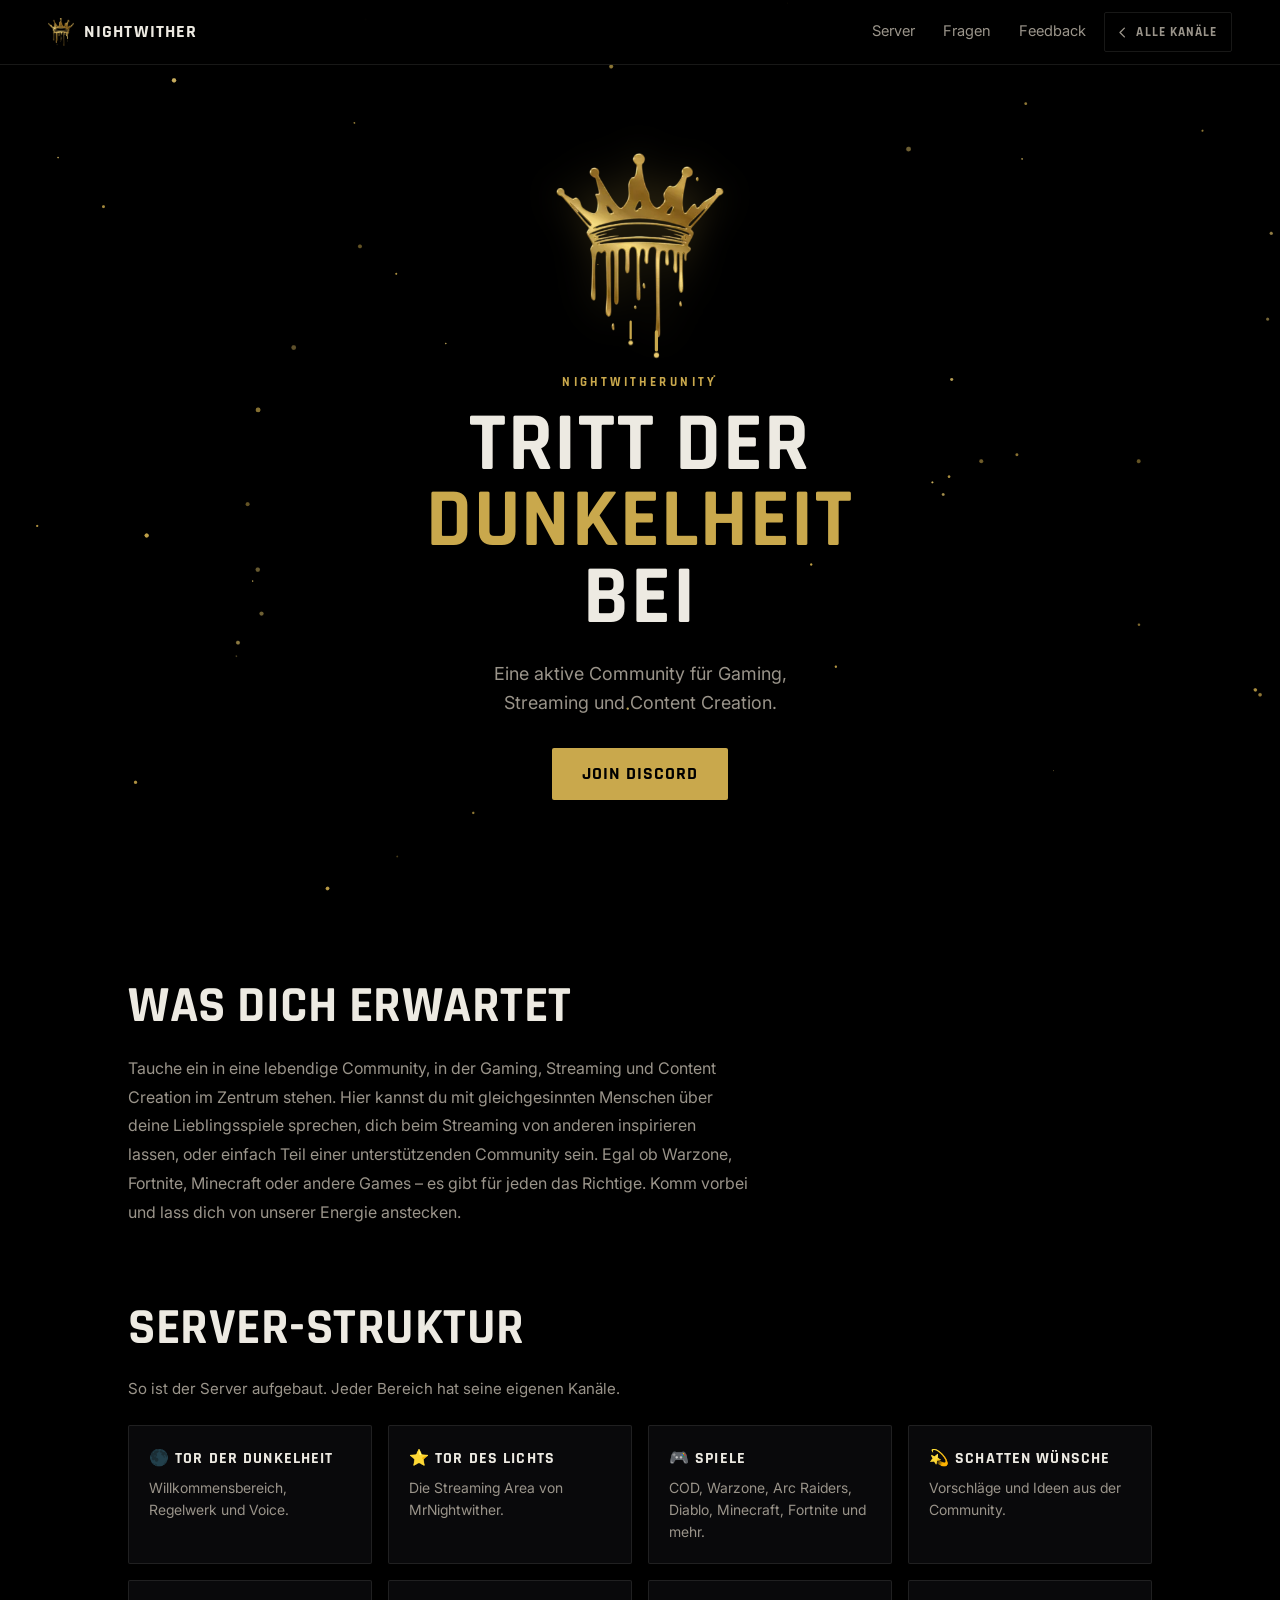
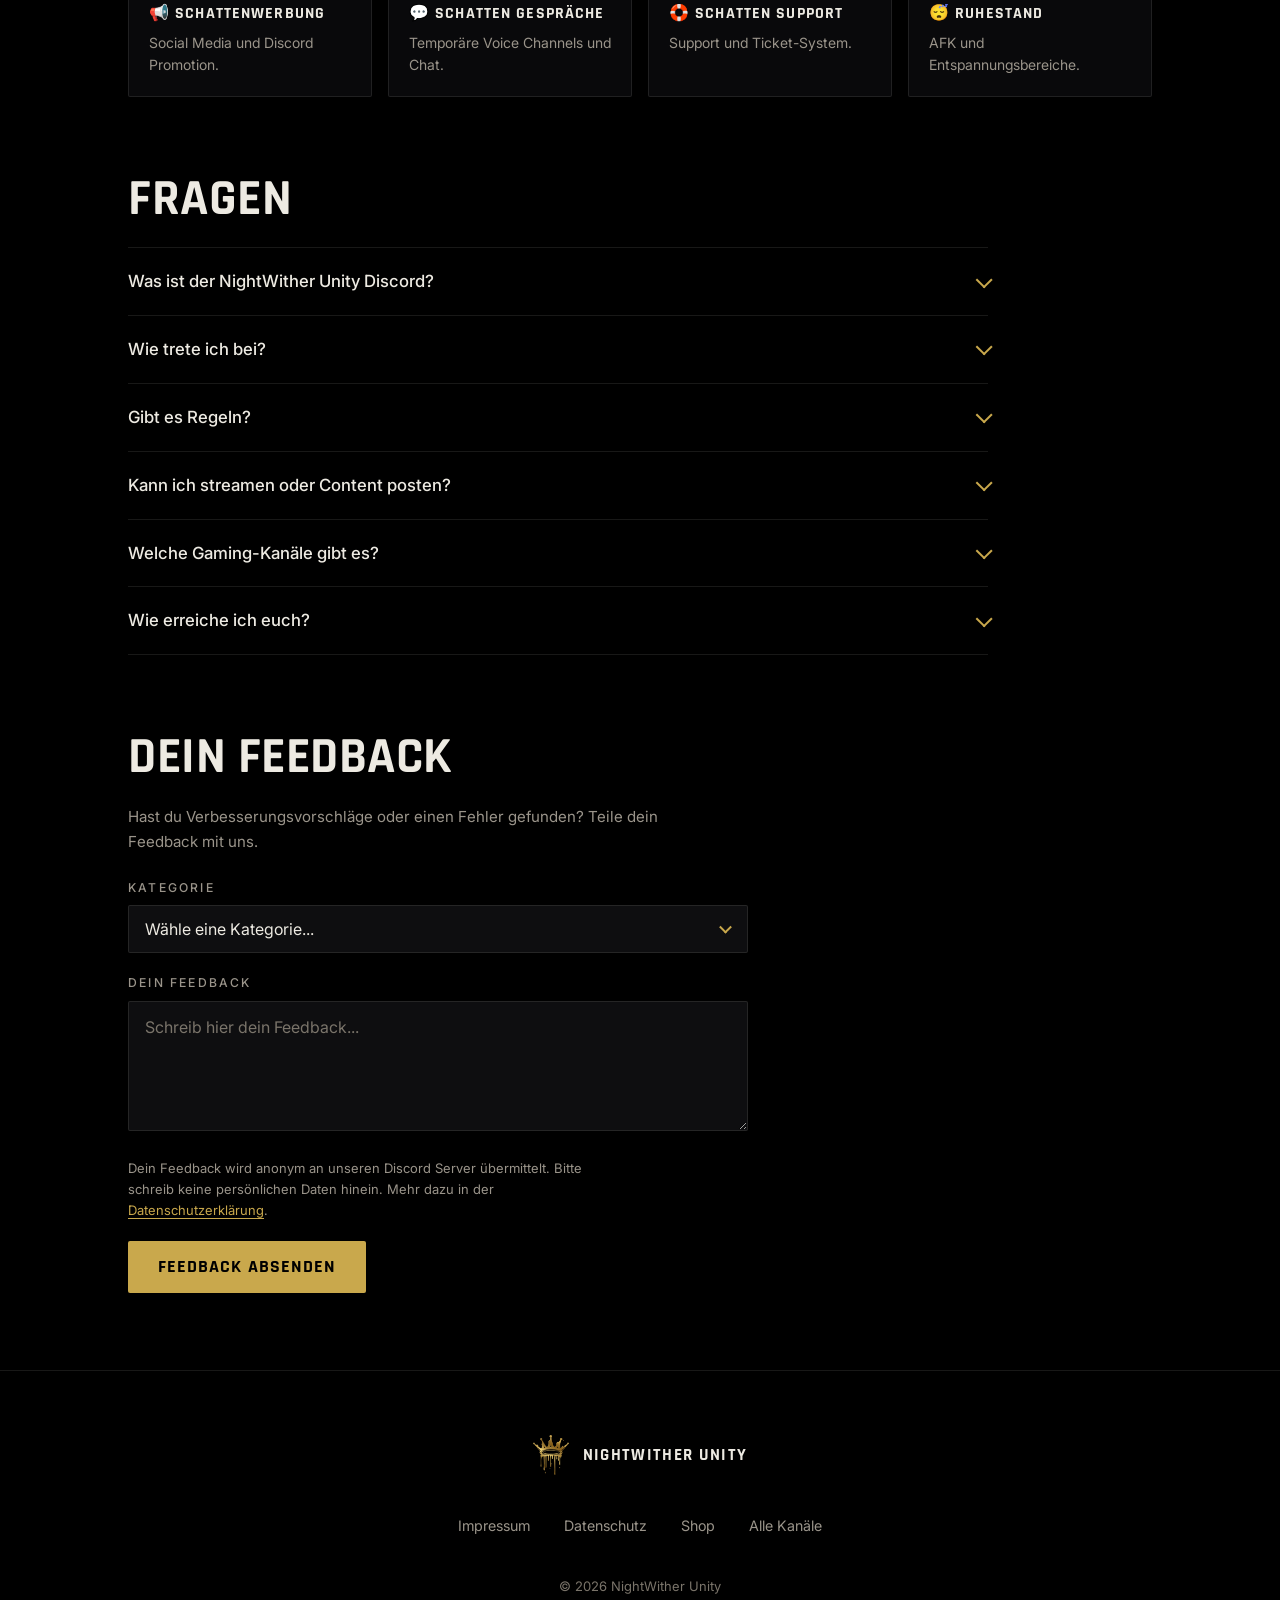
==== index.html @ 1eb6effb "Add files via upload" ====
<!DOCTYPE html>
<html lang="de">
<head>
<meta charset="UTF-8">
<meta name="viewport" content="width=device-width, initial-scale=1.0">
<title>NightWither Unity Discord</title>
<meta name="referrer" content="strict-origin-when-cross-origin">
<meta http-equiv="Content-Security-Policy" content="default-src 'none'; script-src 'self'; style-src 'self' 'unsafe-inline'; img-src 'self'; font-src 'self'; connect-src https://nwu-anmeldung.nwu-brand.workers.dev; base-uri 'none'; form-action 'none'">
<meta name="description" content="Der Discord Server von NightWither Unity: Gaming, Streaming und Content Creation">
<meta name="theme-color" content="#000000">
<meta property="og:title" content="NightWither Unity Discord">
<meta property="og:description" content="Der Discord Server von NightWither Unity: Gaming, Streaming und Content Creation.">
<meta property="og:type" content="website">
<meta property="og:url" content="https://discord.nightwither.de/">
<link rel="icon" type="image/png" sizes="32x32" href="favicon-32.png">
<link rel="icon" type="image/png" sizes="192x192" href="favicon.png">
<link rel="apple-touch-icon" href="apple-touch-icon.png">
<link rel="preload" href="fonts/rajdhani-700.woff" as="font" type="font/woff" crossorigin>
<style>
  @font-face { font-family: 'Rajdhani'; font-style: normal; font-weight: 500; font-display: swap; src: url('fonts/rajdhani-500.woff') format('woff'); }
  @font-face { font-family: 'Rajdhani'; font-style: normal; font-weight: 700; font-display: swap; src: url('fonts/rajdhani-700.woff') format('woff'); }
  @font-face { font-family: 'Inter'; font-style: normal; font-weight: 400; font-display: swap; src: url('fonts/inter-400.woff') format('woff'); }
  @font-face { font-family: 'Inter'; font-style: normal; font-weight: 500; font-display: swap; src: url('fonts/inter-500.woff') format('woff'); }
  @font-face { font-family: 'Inter'; font-style: normal; font-weight: 600; font-display: swap; src: url('fonts/inter-600.woff') format('woff'); }

  /* Gleiche Marken-Token wie Shop und Kanaeluebersicht */
  :root {
    --black: #000000;
    --night: #0a0a0d;
    --panel: #121215;
    --gold: #c9a84c;
    --gold-hi: #e8c96d;
    --blood: #6b0f1a;
    --bone: #edeae2;
    --ash: #9a948a;
    --line: rgba(237, 234, 226, 0.1);
    --display: 'Rajdhani', 'Arial Narrow', sans-serif;
    --text: 'Inter', system-ui, -apple-system, 'Segoe UI', Roboto, sans-serif;
    --pad: clamp(18px, 4vw, 48px);
    --ease: cubic-bezier(0.22, 1, 0.36, 1);
  }

  *, *::before, *::after { box-sizing: border-box; margin: 0; padding: 0; }
  html { scroll-behavior: smooth; scroll-padding-top: 84px; }
  body {
    background: var(--black);
    color: var(--bone);
    font-family: var(--text);
    font-size: 16px;
    line-height: 1.6;
    -webkit-font-smoothing: antialiased;
    -moz-osx-font-smoothing: grayscale;
    min-height: 100vh;
  }
  img { display: block; max-width: 100%; }
  a { color: inherit; }
  button { font: inherit; color: inherit; background: none; border: 0; cursor: pointer; }
  [hidden] { display: none !important; }
  ::selection { background: rgba(201, 168, 76, 0.3); color: var(--bone); }
  :focus-visible { outline: 2px solid var(--gold); outline-offset: 3px; }

  #particle-canvas { position: fixed; inset: 0; width: 100%; height: 100%; pointer-events: none; z-index: 0; }
  main, .foot, .bar { position: relative; z-index: 1; }

  .skip { position: absolute; left: -9999px; top: 8px; z-index: 100; background: var(--gold); color: var(--black); padding: 8px 14px; font-weight: 600; text-decoration: none; }
  .skip:focus { left: 8px; }

  /* Goldene Eckwinkel, das Markenzeichen aus Shop und Kanaeluebersicht */
  .stat-card::after, .server-item::after {
    content: ''; position: absolute; inset: 8px; pointer-events: none;
    --c: var(--gold); --l: 14px; --w: 2px;
    background:
      linear-gradient(var(--c), var(--c)) top left / var(--l) var(--w) no-repeat,
      linear-gradient(var(--c), var(--c)) top left / var(--w) var(--l) no-repeat,
      linear-gradient(var(--c), var(--c)) top right / var(--l) var(--w) no-repeat,
      linear-gradient(var(--c), var(--c)) top right / var(--w) var(--l) no-repeat,
      linear-gradient(var(--c), var(--c)) bottom left / var(--l) var(--w) no-repeat,
      linear-gradient(var(--c), var(--c)) bottom left / var(--w) var(--l) no-repeat,
      linear-gradient(var(--c), var(--c)) bottom right / var(--l) var(--w) no-repeat,
      linear-gradient(var(--c), var(--c)) bottom right / var(--w) var(--l) no-repeat;
    opacity: 0; transform: scale(1.06);
    transition: opacity 0.25s, transform 0.35s var(--ease);
  }

  /* ---------- Leiste ---------- */
  .bar {
    position: sticky; top: 0; z-index: 40;
    display: flex; align-items: center; gap: 18px;
    padding: 12px var(--pad);
    background: rgba(0, 0, 0, 0.72);
    backdrop-filter: blur(12px);
    -webkit-backdrop-filter: blur(12px);
    border-bottom: 1px solid var(--line);
  }
  .brand { display: flex; align-items: center; gap: 10px; text-decoration: none; margin-right: auto; }
  .brand img { width: 26px; height: auto; }
  .brand span { font-family: var(--display); font-weight: 700; font-size: 1.15rem; letter-spacing: 0.06em; text-transform: uppercase; }
  .bar-nav { display: flex; gap: 28px; }
  .bar-nav a { text-decoration: none; font-size: 0.92rem; color: var(--ash); transition: color 0.2s; }
  .bar-nav a:hover { color: var(--bone); }

  .nw-back {
    display: inline-flex; align-items: center; gap: 6px;
    min-height: 40px; padding: 0 14px 0 10px;
    border: 1px solid var(--line); border-radius: 2px;
    color: var(--ash); text-decoration: none; white-space: nowrap;
    font-family: var(--display); font-weight: 700; font-size: 0.82rem;
    letter-spacing: 0.08em; text-transform: uppercase;
    transition: border-color 0.2s, color 0.2s, background 0.2s;
  }
  .nw-back:hover, .nw-back:focus-visible { border-color: rgba(201, 168, 76, 0.5); color: var(--gold); background: rgba(201, 168, 76, 0.06); }
  .nw-back svg { width: 15px; height: 15px; fill: none; stroke: currentColor; stroke-width: 2.2; stroke-linecap: round; stroke-linejoin: round; }

  .menu-toggle {
    display: none; width: 44px; height: 44px;
    align-items: center; justify-content: center;
    color: var(--bone); font-size: 1.4rem; line-height: 1;
    transition: color 0.2s; z-index: 101;
  }
  .menu-toggle:hover { color: var(--gold); }

  /* ---------- Mobiles Menue ---------- */
  /* Geschoben wird per transform, nicht per right: so steht das Menue nie
     ausserhalb des Layouts und kann keine Seitenbreite erzeugen. */
  .side-menu {
    position: fixed; top: 0; right: 0;
    transform: translateX(100%);
    width: min(320px, 100%); height: 100vh;
    background: rgba(10, 10, 13, 0.96);
    backdrop-filter: blur(12px);
    -webkit-backdrop-filter: blur(12px);
    border-left: 1px solid var(--line);
    padding: 92px var(--pad) 40px;
    transition: transform 0.35s var(--ease);
    z-index: 99; overflow-y: auto;
  }
  .side-menu.active { transform: none; }
  .menu-overlay {
    position: fixed; inset: 0; background: rgba(0, 0, 0, 0.72);
    backdrop-filter: blur(4px); -webkit-backdrop-filter: blur(4px);
    opacity: 0; pointer-events: none; transition: opacity 0.3s ease; z-index: 98;
  }
  .menu-overlay.active { opacity: 1; pointer-events: auto; }
  .menu-title {
    font-family: var(--display); font-weight: 700; font-size: 0.8rem;
    letter-spacing: 0.2em; text-transform: uppercase; color: var(--gold);
    margin-bottom: 10px;
  }
  .menu-item {
    display: block; width: 100%; text-align: left;
    padding: 15px 0; border-bottom: 1px solid var(--line);
    color: var(--ash); text-decoration: none; font-size: 0.95rem;
    transition: color 0.2s;
  }
  .menu-item:hover, .menu-item:focus-visible { color: var(--gold); }

  /* ---------- Hero ---------- */
  .hero {
    display: flex; flex-direction: column; align-items: center;
    text-align: center;
    padding: clamp(44px, 8vw, 88px) var(--pad) clamp(56px, 9vw, 104px);
  }
  /* Der Abstand haelt die Tropfen frei, sie duerfen nicht in die Zeile darunter laufen */
  .hero-mark { position: relative; width: clamp(104px, 14vw, 168px); margin-bottom: 34px; z-index: 2; }
  .hero-crown { width: 100%; height: auto; filter: drop-shadow(0 0 18px rgba(201, 168, 76, 0.28)); animation: crownFloat 6s ease-in-out 1.4s infinite; }
  .drips { position: absolute; left: 0; top: 0; width: 100%; height: auto; overflow: visible; pointer-events: none; }
  .drip { stroke: var(--gold); stroke-width: 5; stroke-linecap: round; fill: none; stroke-dasharray: 140; stroke-dashoffset: 140; animation: run 1.6s var(--ease) forwards; }
  .drop { fill: var(--gold-hi); opacity: 0; transform-box: fill-box; transform-origin: center; animation: dropIn 0.5s var(--ease) forwards; }
  .d1.drip { animation-delay: 0.7s; }
  .d1.drop { animation-delay: 1.9s; }
  .d2.drip { stroke-width: 3.5; animation-delay: 1s; }
  .d2.drop { animation-delay: 2.05s; }

  .hero-eyebrow {
    font-family: var(--display); font-weight: 700; font-size: 0.82rem;
    letter-spacing: 0.26em; text-transform: uppercase; color: var(--gold);
    margin-bottom: 14px;
    animation: fadeIn 0.8s ease 0.9s both;
  }
  .hero-word {
    font-family: var(--display); font-weight: 700;
    font-size: clamp(2.4rem, 8.5vw, 5.2rem);
    line-height: 0.92; letter-spacing: 0.02em; text-transform: uppercase;
    color: var(--bone);
  }
  .hero-word i { font-style: normal; display: block; animation: wordUp 1.1s var(--ease) 0.25s both; }
  .hero-word i:nth-child(2) { animation-delay: 0.35s; }
  .hero-word i:nth-child(3) { animation-delay: 0.45s; }
  .hero-word .gold { color: var(--gold); }
  .hero-line { max-width: 44ch; margin: 24px auto 30px; color: var(--ash); font-size: clamp(1rem, 1.6vw, 1.12rem); text-wrap: balance; animation: fadeIn 0.8s ease 1s both; }

  .btn-gold {
    display: inline-flex; align-items: center; justify-content: center;
    min-height: 52px; padding: 0 30px;
    background: var(--gold); color: var(--black);
    font-family: var(--display); font-weight: 700; font-size: 1.1rem; letter-spacing: 0.06em;
    text-transform: uppercase; text-decoration: none;
    border-radius: 2px;
    transition: background 0.2s, transform 0.2s var(--ease);
  }
  .btn-gold:hover { background: var(--gold-hi); }
  .btn-gold:active { transform: scale(0.98); }
  .btn-gold[disabled] { background: #3a3629; color: #8a8270; cursor: wait; }
  .hero .btn-gold { animation: fadeIn 0.8s ease 1.15s both; }

  /* ---------- Abschnitte ---------- */
  .sec { padding: clamp(40px, 6vw, 84px) var(--pad); max-width: 1120px; margin: 0 auto; }
  .sec + .sec { padding-top: 0; }
  .sec h2 {
    font-family: var(--display); font-weight: 700; text-transform: uppercase;
    font-size: clamp(1.9rem, 4.6vw, 3.2rem); line-height: 1; letter-spacing: 0.01em;
    margin-bottom: 22px;
  }
  .sec-lead { color: var(--ash); max-width: 62ch; line-height: 1.8; }
  .sec-note { color: var(--ash); max-width: 58ch; margin-bottom: 24px; font-size: 0.95rem; }

  /* ---------- Zahlen ---------- */
  .stats {
    display: grid; grid-template-columns: repeat(auto-fit, minmax(210px, 1fr));
    gap: clamp(12px, 2vw, 20px);
    padding: 0 var(--pad) clamp(40px, 6vw, 84px);
    max-width: 1120px; margin: 0 auto;
  }
  .stat-card {
    position: relative;
    background: rgba(18, 18, 21, 0.6);
    border: 1px solid var(--line); border-radius: 2px;
    padding: 30px 24px; text-align: center;
    backdrop-filter: blur(8px); -webkit-backdrop-filter: blur(8px);
  }
  .stat-card::after { --c: rgba(201, 168, 76, 0.55); opacity: 1; transform: none; }
  .stat-number {
    font-family: var(--display); font-weight: 700; line-height: 1;
    font-size: clamp(2.2rem, 5vw, 3rem); color: var(--gold);
  }
  .stat-label {
    display: flex; align-items: center; justify-content: center; gap: 8px;
    margin-top: 12px; font-size: 0.76rem; letter-spacing: 0.2em;
    text-transform: uppercase; color: var(--ash);
  }
  /* Ruhiger Punkt, kein Puls: die Zahl wird einmal beim Laden geholt und
     aendert sich danach nicht mehr. Ein Pulsieren wuerde mehr Live-Daten
     vortaeuschen als dahinterstecken. */
  .dot { width: 7px; height: 7px; border-radius: 50%; background: #3fae6a; }

  /* ---------- Serverstruktur ---------- */
  .server-grid { display: grid; grid-template-columns: repeat(auto-fit, minmax(240px, 1fr)); gap: clamp(10px, 1.6vw, 16px); }
  .server-item {
    position: relative;
    background: rgba(18, 18, 21, 0.55);
    border: 1px solid var(--line); border-radius: 2px;
    padding: 20px;
    transition: border-color 0.25s var(--ease), background 0.25s var(--ease), transform 0.25s var(--ease);
  }
  .server-item:hover { border-color: rgba(201, 168, 76, 0.4); background: rgba(201, 168, 76, 0.05); transform: translateY(-2px); }
  .server-item:hover::after { opacity: 1; transform: none; }
  .server-item h3 {
    font-family: var(--display); font-weight: 700; font-size: 1rem;
    letter-spacing: 0.07em; text-transform: uppercase; color: var(--bone);
  }
  .server-item p { margin-top: 6px; color: var(--ash); font-size: 0.88rem; line-height: 1.55; }

  /* ---------- Fragen ---------- */
  /* Fragenliste bleibt schmal, die linke Kante bleibt auf einer Linie mit den anderen Abschnitten */
  .faq details { max-width: 860px; border-top: 1px solid var(--line); }
  .faq details:last-of-type { border-bottom: 1px solid var(--line); }
  .faq summary {
    list-style: none; cursor: pointer;
    display: flex; justify-content: space-between; align-items: center; gap: 16px;
    padding: 20px 0; font-weight: 500; font-size: 1.05rem;
  }
  .faq summary::-webkit-details-marker { display: none; }
  .faq summary::after {
    content: ''; width: 12px; height: 12px; flex: none;
    border-right: 2px solid var(--gold); border-bottom: 2px solid var(--gold);
    transform: rotate(45deg) translateY(-3px); transition: transform 0.3s var(--ease);
  }
  .faq details[open] summary::after { transform: rotate(-135deg) translateY(-3px); }
  .faq details p { padding: 0 0 22px; color: var(--ash); max-width: 62ch; }
  .faq a { color: var(--gold); text-underline-offset: 3px; }

  /* ---------- Feedback ---------- */
  .form { max-width: 620px; }
  .form-group { margin-bottom: 20px; }
  .form-label {
    display: block; margin-bottom: 8px;
    font-size: 0.76rem; font-weight: 500; letter-spacing: 0.18em;
    text-transform: uppercase; color: var(--ash);
  }
  .select-wrap { position: relative; }
  .select-wrap::after {
    content: ''; position: absolute; right: 18px; top: 50%;
    width: 9px; height: 9px; pointer-events: none;
    border-right: 2px solid var(--gold); border-bottom: 2px solid var(--gold);
    transform: translateY(-70%) rotate(45deg);
  }
  .form-select, .form-textarea {
    width: 100%; padding: 13px 16px;
    background: rgba(18, 18, 21, 0.8);
    border: 1px solid var(--line); border-radius: 2px;
    color: var(--bone); font-family: var(--text); font-size: 1rem;
    transition: border-color 0.2s;
  }
  .form-select { appearance: none; -webkit-appearance: none; padding-right: 44px; }
  .form-select:hover, .form-textarea:hover { border-color: rgba(237, 234, 226, 0.2); }
  .form-select:focus, .form-textarea:focus { outline: none; border-color: var(--gold); }
  .form-textarea { min-height: 130px; resize: vertical; line-height: 1.6; }
  .form-textarea::placeholder { color: #7a746a; }
  .form-hint { font-size: 0.82rem; color: var(--ash); margin-bottom: 20px; line-height: 1.6; max-width: 58ch; }
  .form-hint a { color: var(--gold); text-underline-offset: 3px; }
  .form-status {
    margin-top: 16px; padding: 12px 16px; border-radius: 2px;
    font-size: 0.9rem; font-weight: 500; display: none;
  }
  .form-status.success { display: block; background: rgba(201, 168, 76, 0.12); border: 1px solid rgba(201, 168, 76, 0.45); color: var(--gold-hi); }
  .form-status.error { display: block; background: rgba(107, 15, 26, 0.3); border: 1px solid rgba(160, 40, 55, 0.55); color: #e6a6ac; }
  .hp { position: absolute; left: -9999px; width: 1px; height: 1px; overflow: hidden; }

  /* ---------- Fuss ---------- */
  .foot { border-top: 1px solid var(--line); padding: 64px var(--pad) 48px; display: grid; gap: 28px; justify-items: center; text-align: center; }
  .foot-brand { display: flex; align-items: center; gap: 14px; }
  .foot-brand img { width: 36px; height: auto; }
  .foot-brand p { font-family: var(--display); font-weight: 700; font-size: 1.05rem; text-transform: uppercase; letter-spacing: 0.08em; }
  .foot-links { display: flex; flex-wrap: wrap; justify-content: center; gap: 8px 26px; }
  .foot-links a { color: var(--ash); text-decoration: none; font-size: 0.9rem; padding: 11px 4px; transition: color 0.2s; }
  .foot-links a:hover { color: var(--gold); }
  .foot-copy { color: #7a746a; font-size: 0.82rem; }

  /* ---------- Bewegung ---------- */
  @keyframes fadeIn { from { opacity: 0; } to { opacity: 1; } }
  @keyframes fadeUp { from { opacity: 0; transform: translateY(18px); } to { opacity: 1; transform: none; } }
  @keyframes wordUp { from { clip-path: inset(0 0 100% 0); transform: translateY(0.22em); } to { clip-path: inset(0 0 0 0); transform: none; } }
  @keyframes run { to { stroke-dashoffset: 0; } }
  @keyframes dropIn { from { opacity: 0; transform: scale(0.2); } to { opacity: 1; transform: none; } }
  @keyframes crownFloat { 0%, 100% { transform: translateY(0); } 50% { transform: translateY(-5px); } }
  @keyframes pulse { 0%, 100% { opacity: 1; transform: scale(1); } 50% { opacity: 0.55; transform: scale(0.88); } }

  .stats, .sec { animation: fadeUp 0.7s ease both; }
  .stats { animation-delay: 0.05s; }

  /* ---------- Mobil ---------- */
  @media (max-width: 768px) {
    .bar-nav { display: none; }
    .menu-toggle { display: inline-flex; }
    .hero-mark { width: 34vw; }
    .stats { grid-template-columns: 1fr 1fr; }
    .stat-card { padding: 24px 14px; }
  }
  @media (max-width: 420px) {
    .brand span { display: none; }
  }

  @media (prefers-reduced-motion: reduce) {
    *, *::before, *::after {
      animation-duration: 0.01ms !important;
      animation-delay: 0ms !important;
      transition-duration: 0.01ms !important;
    }
    html { scroll-behavior: auto; }
    .hero-crown { animation: none !important; }
  }
</style>
</head>
<body>

<canvas id="particle-canvas" aria-hidden="true"></canvas>

<a class="skip" href="#start">Zum Inhalt springen</a>

<header class="bar">
  <a class="brand" href="#top" aria-label="NightWither Unity Discord, nach oben">
    <img src="crown.webp" alt="" width="261" height="287">
    <span>NightWither</span>
  </a>
  <nav class="bar-nav" aria-label="Hauptnavigation">
    <a href="#server">Server</a>
    <a href="#faq">Fragen</a>
    <a href="#feedback">Feedback</a>
  </nav>
  <a class="nw-back" href="https://nightwither.de" aria-label="Zurück zu allen Kanälen von NightWither"><svg viewBox="0 0 24 24" aria-hidden="true"><path d="M15 5l-7 7 7 7"/></svg>Alle Kanäle</a>
  <button class="menu-toggle" type="button" aria-label="Menü öffnen">☰</button>
</header>

<div class="menu-overlay"></div>

<nav class="side-menu" aria-label="Menü">
  <p class="menu-title">Navigation</p>
  <a href="#server" class="menu-item">Server-Struktur</a>
  <a href="#faq" class="menu-item">Fragen</a>
  <a href="#feedback" class="menu-item">Feedback</a>
  <a href="https://shop.nightwither.de" class="menu-item">Shop</a>
  <a href="https://nightwither.de" class="menu-item">Alle Kanäle</a>
</nav>

<main id="top">

  <section class="hero" id="start">
    <div class="hero-mark">
      <img class="hero-crown" src="crown.webp" alt="Goldene Krone von NightWither" width="261" height="287" fetchpriority="high">
      <svg class="drips" viewBox="0 0 261 420" aria-hidden="true">
        <path class="drip d1" d="M156 278 V306"/><circle class="drop d1" cx="156" cy="314" r="4"/>
        <path class="drip d2" d="M116 262 V288"/><circle class="drop d2" cx="116" cy="295" r="3.5"/>
      </svg>
    </div>
    <p class="hero-eyebrow">NightWitherUnity</p>
    <h1 class="hero-word"><i>Tritt der</i><i class="gold">Dunkelheit</i><i>bei</i></h1>
    <p class="hero-line">Eine aktive Community für Gaming, Streaming und Content Creation.</p>
    <a class="btn-gold" href="https://discord.gg/EThzYwM42u" target="_blank" rel="noopener noreferrer">Join Discord</a>
  </section>

  <!-- Mitgliederzahl, geladen über den eigenen Worker -->
  <section class="stats" id="discordStats" aria-label="Server in Zahlen" hidden>
    <div class="stat-card">
      <p class="stat-number" id="statMembers">0</p>
      <p class="stat-label">Mitglieder</p>
    </div>
    <div class="stat-card">
      <p class="stat-number" id="statOnline">0</p>
      <p class="stat-label"><span class="dot" aria-hidden="true"></span>Online</p>
    </div>
  </section>

  <section class="sec" aria-labelledby="infoTitle">
    <h2 id="infoTitle">Was dich erwartet</h2>
    <p class="sec-lead">
      Tauche ein in eine lebendige Community, in der Gaming, Streaming und Content Creation im Zentrum stehen.
      Hier kannst du mit gleichgesinnten Menschen über deine Lieblingsspiele sprechen, dich beim Streaming von
      anderen inspirieren lassen, oder einfach Teil einer unterstützenden Community sein. Egal ob Warzone,
      Fortnite, Minecraft oder andere Games – es gibt für jeden das Richtige. Komm vorbei und lass dich von
      unserer Energie anstecken.
    </p>
  </section>

  <section class="sec" id="server" aria-labelledby="serverTitle">
    <h2 id="serverTitle">Server-Struktur</h2>
    <p class="sec-note">So ist der Server aufgebaut. Jeder Bereich hat seine eigenen Kanäle.</p>
    <div class="server-grid">
      <div class="server-item"><h3>🌑 Tor der Dunkelheit</h3><p>Willkommensbereich, Regelwerk und Voice.</p></div>
      <div class="server-item"><h3>⭐ Tor des Lichts</h3><p>Die Streaming Area von MrNightwither.</p></div>
      <div class="server-item"><h3>🎮 Spiele</h3><p>COD, Warzone, Arc Raiders, Diablo, Minecraft, Fortnite und mehr.</p></div>
      <div class="server-item"><h3>💫 Schatten Wünsche</h3><p>Vorschläge und Ideen aus der Community.</p></div>
      <div class="server-item"><h3>📢 Schattenwerbung</h3><p>Social Media und Discord Promotion.</p></div>
      <div class="server-item"><h3>💬 Schatten Gespräche</h3><p>Temporäre Voice Channels und Chat.</p></div>
      <div class="server-item"><h3>🛟 Schatten Support</h3><p>Support und Ticket-System.</p></div>
      <div class="server-item"><h3>😴 Ruhestand</h3><p>AFK und Entspannungsbereiche.</p></div>
    </div>
  </section>

  <section class="sec faq" id="faq" aria-labelledby="faqTitle">
    <h2 id="faqTitle">Fragen</h2>
    <details>
      <summary>Was ist der NightWither Unity Discord?</summary>
      <p>Eine Community für Streamer, Gaming, Content Creation, Support und Austausch.</p>
    </details>
    <details>
      <summary>Wie trete ich bei?</summary>
      <p>Über den Button „Join Discord“ oben auf dieser Seite.</p>
    </details>
    <details>
      <summary>Gibt es Regeln?</summary>
      <p>Ja. Du findest sie unter „Tor der Dunkelheit“ im Kanal #Regelwerk.</p>
    </details>
    <details>
      <summary>Kann ich streamen oder Content posten?</summary>
      <p>Ja, dafür gibt es eigene Kanäle.</p>
    </details>
    <details>
      <summary>Welche Gaming-Kanäle gibt es?</summary>
      <p>Call of Duty, Warzone, Arc Raiders, Diablo, Minecraft, Fortnite, Mobile Games und mehr.</p>
    </details>
    <details>
      <summary>Wie erreiche ich euch?</summary>
      <p>Über den Bereich „🛟 Schatten Support“ auf dem Server. Dort kannst du ein Ticket öffnen. Oder per E Mail an <a href="mailto:nwu.business@nightwither.de">nwu.business@nightwither.de</a>.</p>
    </details>
  </section>

  <section class="sec" id="feedback" aria-labelledby="feedbackTitle">
    <h2 id="feedbackTitle">Dein Feedback</h2>
    <p class="sec-note">Hast du Verbesserungsvorschläge oder einen Fehler gefunden? Teile dein Feedback mit uns.</p>
    <form class="form" id="feedback-form" novalidate>
      <div class="form-group">
        <label class="form-label" for="feedback-category">Kategorie</label>
        <div class="select-wrap">
          <select class="form-select" id="feedback-category" required>
            <option value="">Wähle eine Kategorie...</option>
            <option value="Bug / Fehler">Bug / Fehler</option>
            <option value="Feature Request">Feature Request</option>
            <option value="Verbesserung">Verbesserung</option>
            <option value="Community Feedback">Community Feedback</option>
            <option value="Sonstiges">Sonstiges</option>
          </select>
        </div>
      </div>
      <div class="form-group">
        <label class="form-label" for="feedback-message">Dein Feedback</label>
        <textarea class="form-textarea" id="feedback-message" placeholder="Schreib hier dein Feedback..." maxlength="1500" required></textarea>
      </div>
      <div class="hp" aria-hidden="true">
        <label for="feedback-website">Webseite</label>
        <input type="text" id="feedback-website" tabindex="-1" autocomplete="off">
      </div>
      <p class="form-hint">Dein Feedback wird anonym an unseren Discord Server übermittelt. Bitte schreib keine persönlichen Daten hinein. Mehr dazu in der <a href="https://datenschutz.nightwither.de" target="_blank" rel="noopener noreferrer">Datenschutzerklärung</a>.</p>
      <button type="submit" class="btn-gold" id="feedback-submit">Feedback absenden</button>
      <div class="form-status" id="form-status" role="status"></div>
    </form>
  </section>

</main>

<footer class="foot">
  <div class="foot-brand">
    <img src="crown.webp" alt="" width="261" height="287">
    <p>NightWither Unity</p>
  </div>
  <nav class="foot-links" aria-label="Rechtliches und Links">
    <a href="https://impressum.nightwither.de">Impressum</a>
    <a href="https://datenschutz.nightwither.de">Datenschutz</a>
    <a href="https://shop.nightwither.de">Shop</a>
    <a href="https://nightwither.de">Alle Kanäle</a>
  </nav>
  <p class="foot-copy">© 2026 NightWither Unity</p>
</footer>

<script src="discord.js?v=20260911a"></script>

</body>
</html>
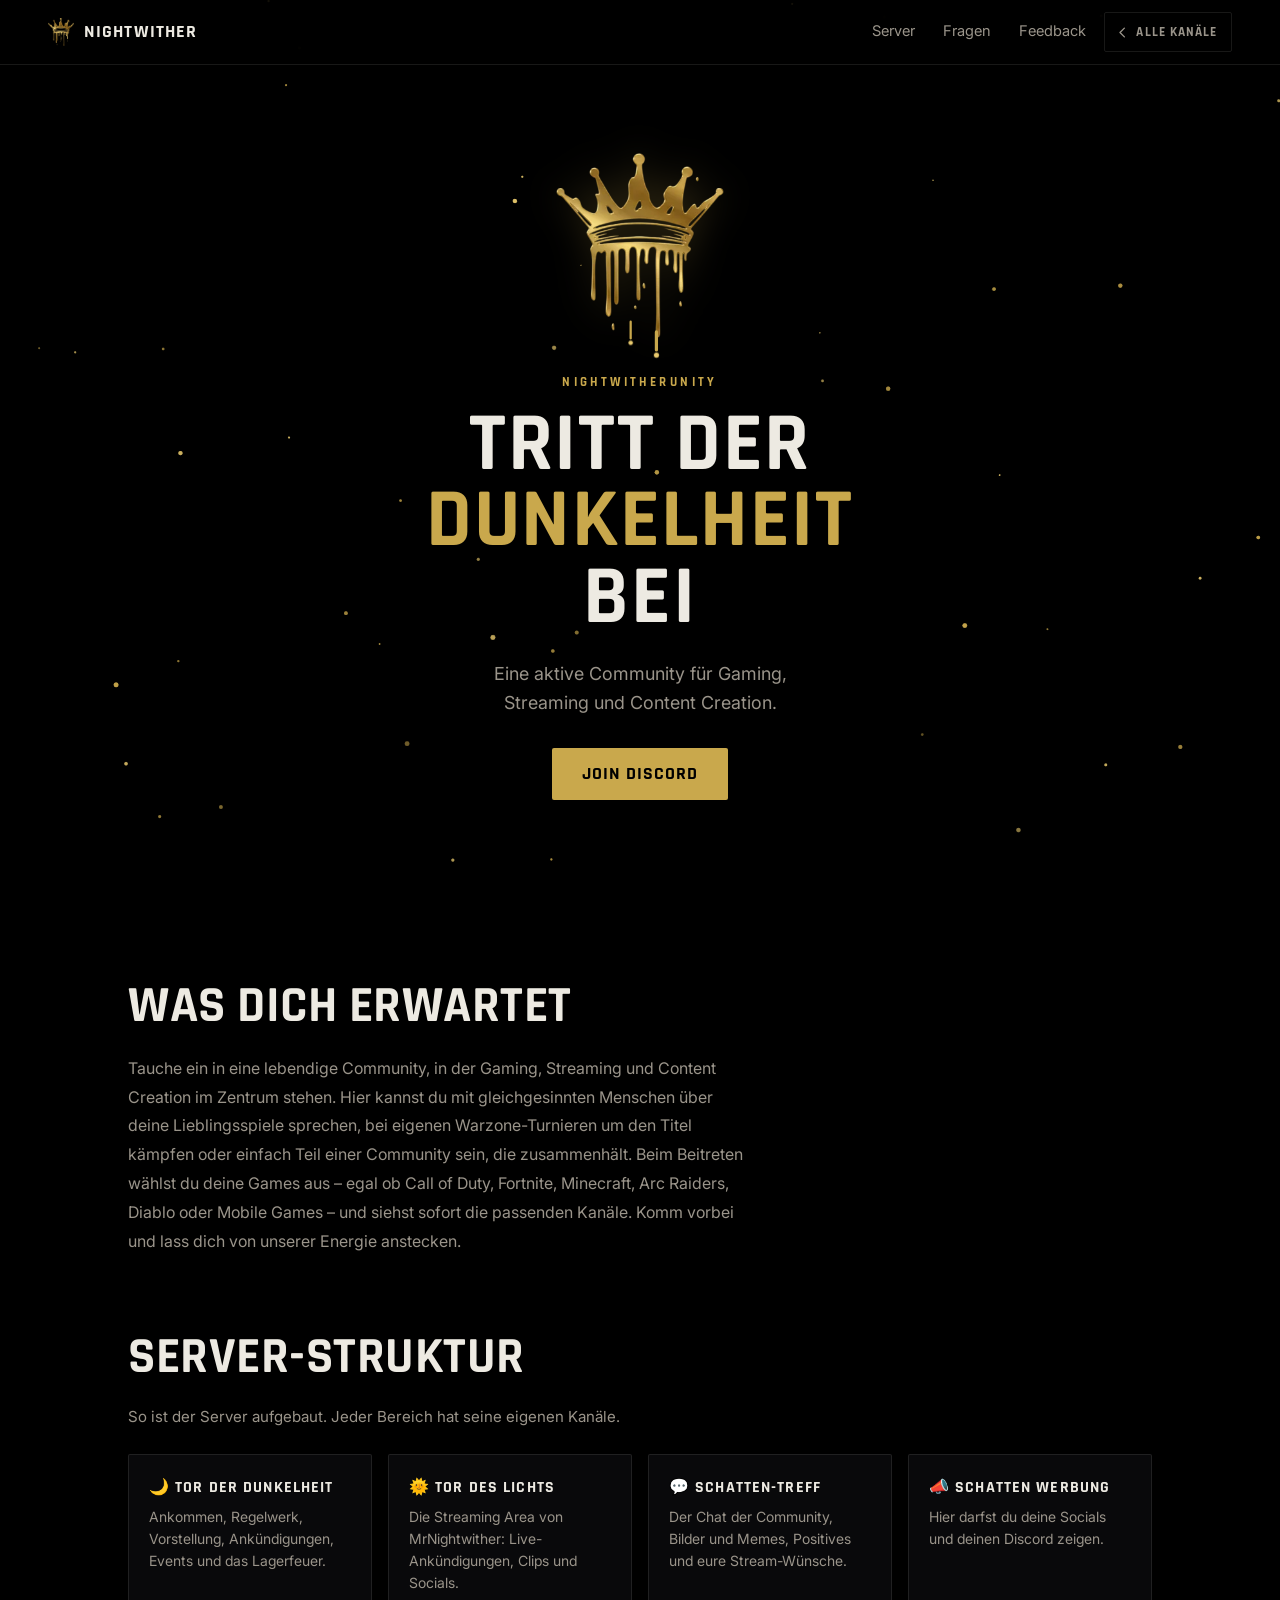
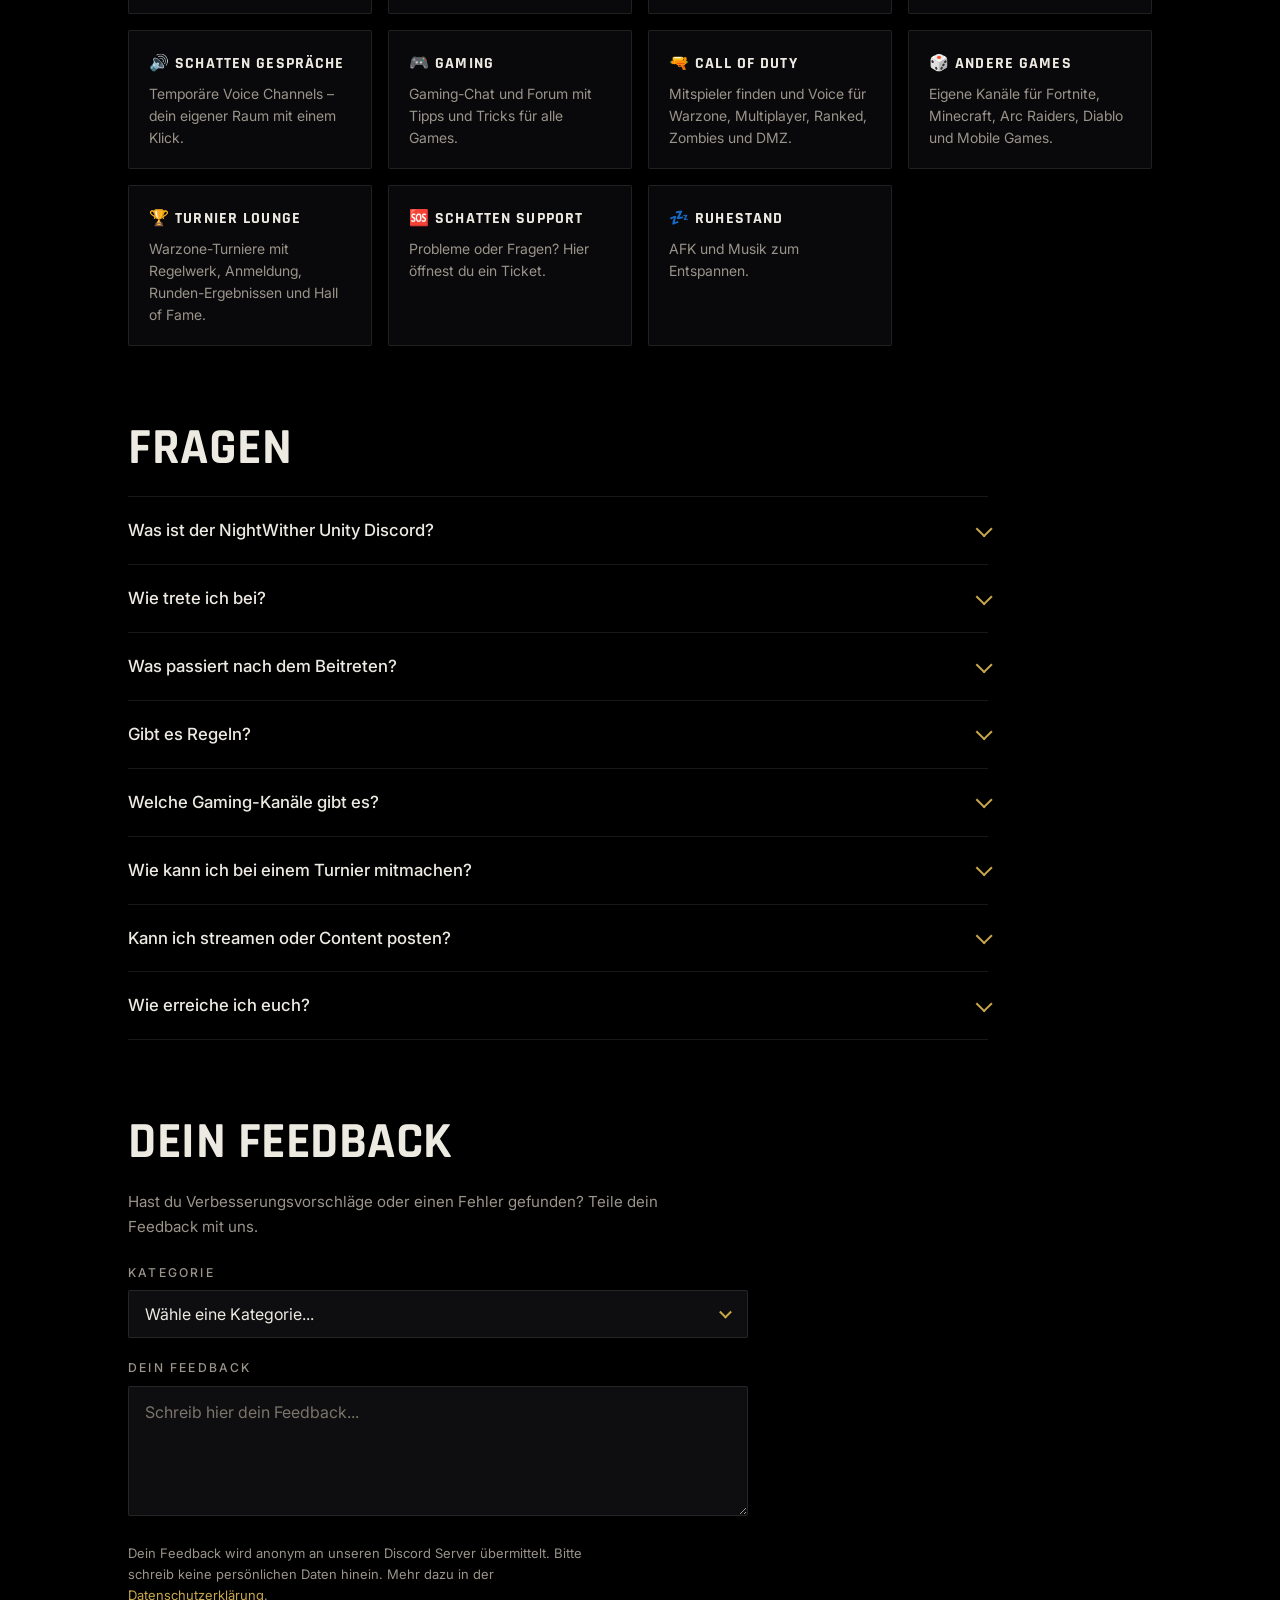
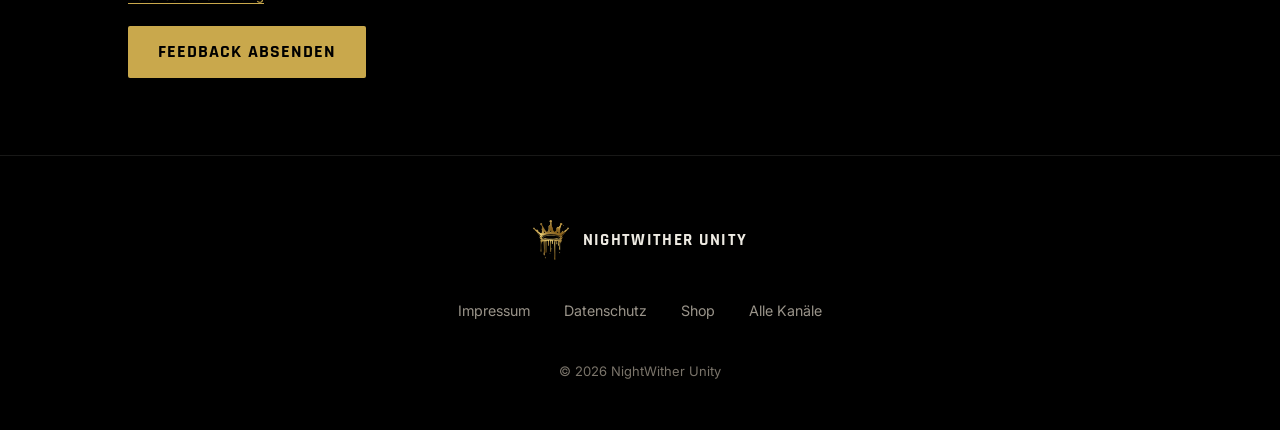
==== commit 3db87964: "Add files via upload" ====
--- a/index.html
+++ b/index.html
@@ -424,10 +424,10 @@
     <h2 id="infoTitle">Was dich erwartet</h2>
     <p class="sec-lead">
       Tauche ein in eine lebendige Community, in der Gaming, Streaming und Content Creation im Zentrum stehen.
-      Hier kannst du mit gleichgesinnten Menschen über deine Lieblingsspiele sprechen, dich beim Streaming von
-      anderen inspirieren lassen, oder einfach Teil einer unterstützenden Community sein. Egal ob Warzone,
-      Fortnite, Minecraft oder andere Games – es gibt für jeden das Richtige. Komm vorbei und lass dich von
-      unserer Energie anstecken.
+      Hier kannst du mit gleichgesinnten Menschen über deine Lieblingsspiele sprechen, bei eigenen Warzone-Turnieren
+      um den Titel kämpfen oder einfach Teil einer Community sein, die zusammenhält. Beim Beitreten wählst du
+      deine Games aus – egal ob Call of Duty, Fortnite, Minecraft, Arc Raiders, Diablo oder Mobile Games – und
+      siehst sofort die passenden Kanäle. Komm vorbei und lass dich von unserer Energie anstecken.
     </p>
   </section>
 
@@ -435,14 +435,17 @@
     <h2 id="serverTitle">Server-Struktur</h2>
     <p class="sec-note">So ist der Server aufgebaut. Jeder Bereich hat seine eigenen Kanäle.</p>
     <div class="server-grid">
-      <div class="server-item"><h3>🌑 Tor der Dunkelheit</h3><p>Willkommensbereich, Regelwerk und Voice.</p></div>
-      <div class="server-item"><h3>⭐ Tor des Lichts</h3><p>Die Streaming Area von MrNightwither.</p></div>
-      <div class="server-item"><h3>🎮 Spiele</h3><p>COD, Warzone, Arc Raiders, Diablo, Minecraft, Fortnite und mehr.</p></div>
-      <div class="server-item"><h3>💫 Schatten Wünsche</h3><p>Vorschläge und Ideen aus der Community.</p></div>
-      <div class="server-item"><h3>📢 Schattenwerbung</h3><p>Social Media und Discord Promotion.</p></div>
-      <div class="server-item"><h3>💬 Schatten Gespräche</h3><p>Temporäre Voice Channels und Chat.</p></div>
-      <div class="server-item"><h3>🛟 Schatten Support</h3><p>Support und Ticket-System.</p></div>
-      <div class="server-item"><h3>😴 Ruhestand</h3><p>AFK und Entspannungsbereiche.</p></div>
+      <div class="server-item"><h3>🌙 Tor der Dunkelheit</h3><p>Ankommen, Regelwerk, Vorstellung, Ankündigungen, Events und das Lagerfeuer.</p></div>
+      <div class="server-item"><h3>🌞 Tor des Lichts</h3><p>Die Streaming Area von MrNightwither: Live-Ankündigungen, Clips und Socials.</p></div>
+      <div class="server-item"><h3>💬 Schatten-Treff</h3><p>Der Chat der Community, Bilder und Memes, Positives und eure Stream-Wünsche.</p></div>
+      <div class="server-item"><h3>📣 Schatten Werbung</h3><p>Hier darfst du deine Socials und deinen Discord zeigen.</p></div>
+      <div class="server-item"><h3>🔊 Schatten Gespräche</h3><p>Temporäre Voice Channels – dein eigener Raum mit einem Klick.</p></div>
+      <div class="server-item"><h3>🎮 Gaming</h3><p>Gaming-Chat und Forum mit Tipps und Tricks für alle Games.</p></div>
+      <div class="server-item"><h3>🔫 Call of Duty</h3><p>Mitspieler finden und Voice für Warzone, Multiplayer, Ranked, Zombies und DMZ.</p></div>
+      <div class="server-item"><h3>🎲 Andere Games</h3><p>Eigene Kanäle für Fortnite, Minecraft, Arc Raiders, Diablo und Mobile Games.</p></div>
+      <div class="server-item"><h3>🏆 Turnier Lounge</h3><p>Warzone-Turniere mit Regelwerk, Anmeldung, Runden-Ergebnissen und Hall of Fame.</p></div>
+      <div class="server-item"><h3>🆘 Schatten Support</h3><p>Probleme oder Fragen? Hier öffnest du ein Ticket.</p></div>
+      <div class="server-item"><h3>💤 Ruhestand</h3><p>AFK und Musik zum Entspannen.</p></div>
     </div>
   </section>
 
@@ -457,20 +460,28 @@
       <p>Über den Button „Join Discord“ oben auf dieser Seite.</p>
     </details>
     <details>
+      <summary>Was passiert nach dem Beitreten?</summary>
+      <p>Discord stellt dir ein paar kurze Fragen: wie du uns gefunden hast, wie alt du bist, was du zockst und worüber du informiert werden willst. Danach siehst du genau die Kanäle, die zu dir passen. Stell dich gern in #vorstellung vor.</p>
+    </details>
+    <details>
       <summary>Gibt es Regeln?</summary>
-      <p>Ja. Du findest sie unter „Tor der Dunkelheit“ im Kanal #Regelwerk.</p>
+      <p>Ja. Du findest sie unter „🌙 Tor der Dunkelheit“ im Kanal #regelwerk.</p>
+    </details>
+    <details>
+      <summary>Welche Gaming-Kanäle gibt es?</summary>
+      <p>Call of Duty mit Warzone, Multiplayer, Ranked, Zombies und DMZ, dazu Fortnite, Minecraft, Arc Raiders, Diablo und Mobile Games. Deine Spiele kannst du jederzeit unter „Kanäle &amp; Rollen“ ändern.</p>
+    </details>
+    <details>
+      <summary>Wie kann ich bei einem Turnier mitmachen?</summary>
+      <p>Turniere sind ab 18 Jahren. Hol dir unter „Kanäle &amp; Rollen“ die Rolle 🏆 Turnier, dann siehst du die Turnier Lounge mit Regelwerk und Anmeldung. Anmelden kannst du dich dort oder auf <a href="https://nightwither.de">nightwither.de</a> unter Events &amp; News.</p>
     </details>
     <details>
       <summary>Kann ich streamen oder Content posten?</summary>
-      <p>Ja, dafür gibt es eigene Kanäle.</p>
-    </details>
-    <details>
-      <summary>Welche Gaming-Kanäle gibt es?</summary>
-      <p>Call of Duty, Warzone, Arc Raiders, Diablo, Minecraft, Fortnite, Mobile Games und mehr.</p>
+      <p>Ja. Deine Socials und deinen Discord darfst du im Bereich „📣 Schatten Werbung“ zeigen.</p>
     </details>
     <details>
       <summary>Wie erreiche ich euch?</summary>
-      <p>Über den Bereich „🛟 Schatten Support“ auf dem Server. Dort kannst du ein Ticket öffnen. Oder per E Mail an <a href="mailto:nwu.business@nightwither.de">nwu.business@nightwither.de</a>.</p>
+      <p>Über den Bereich „🆘 Schatten Support“ auf dem Server. Dort kannst du ein Ticket öffnen. Oder per E-Mail an <a href="mailto:nwu.business@nightwither.de">nwu.business@nightwither.de</a>.</p>
     </details>
   </section>
 
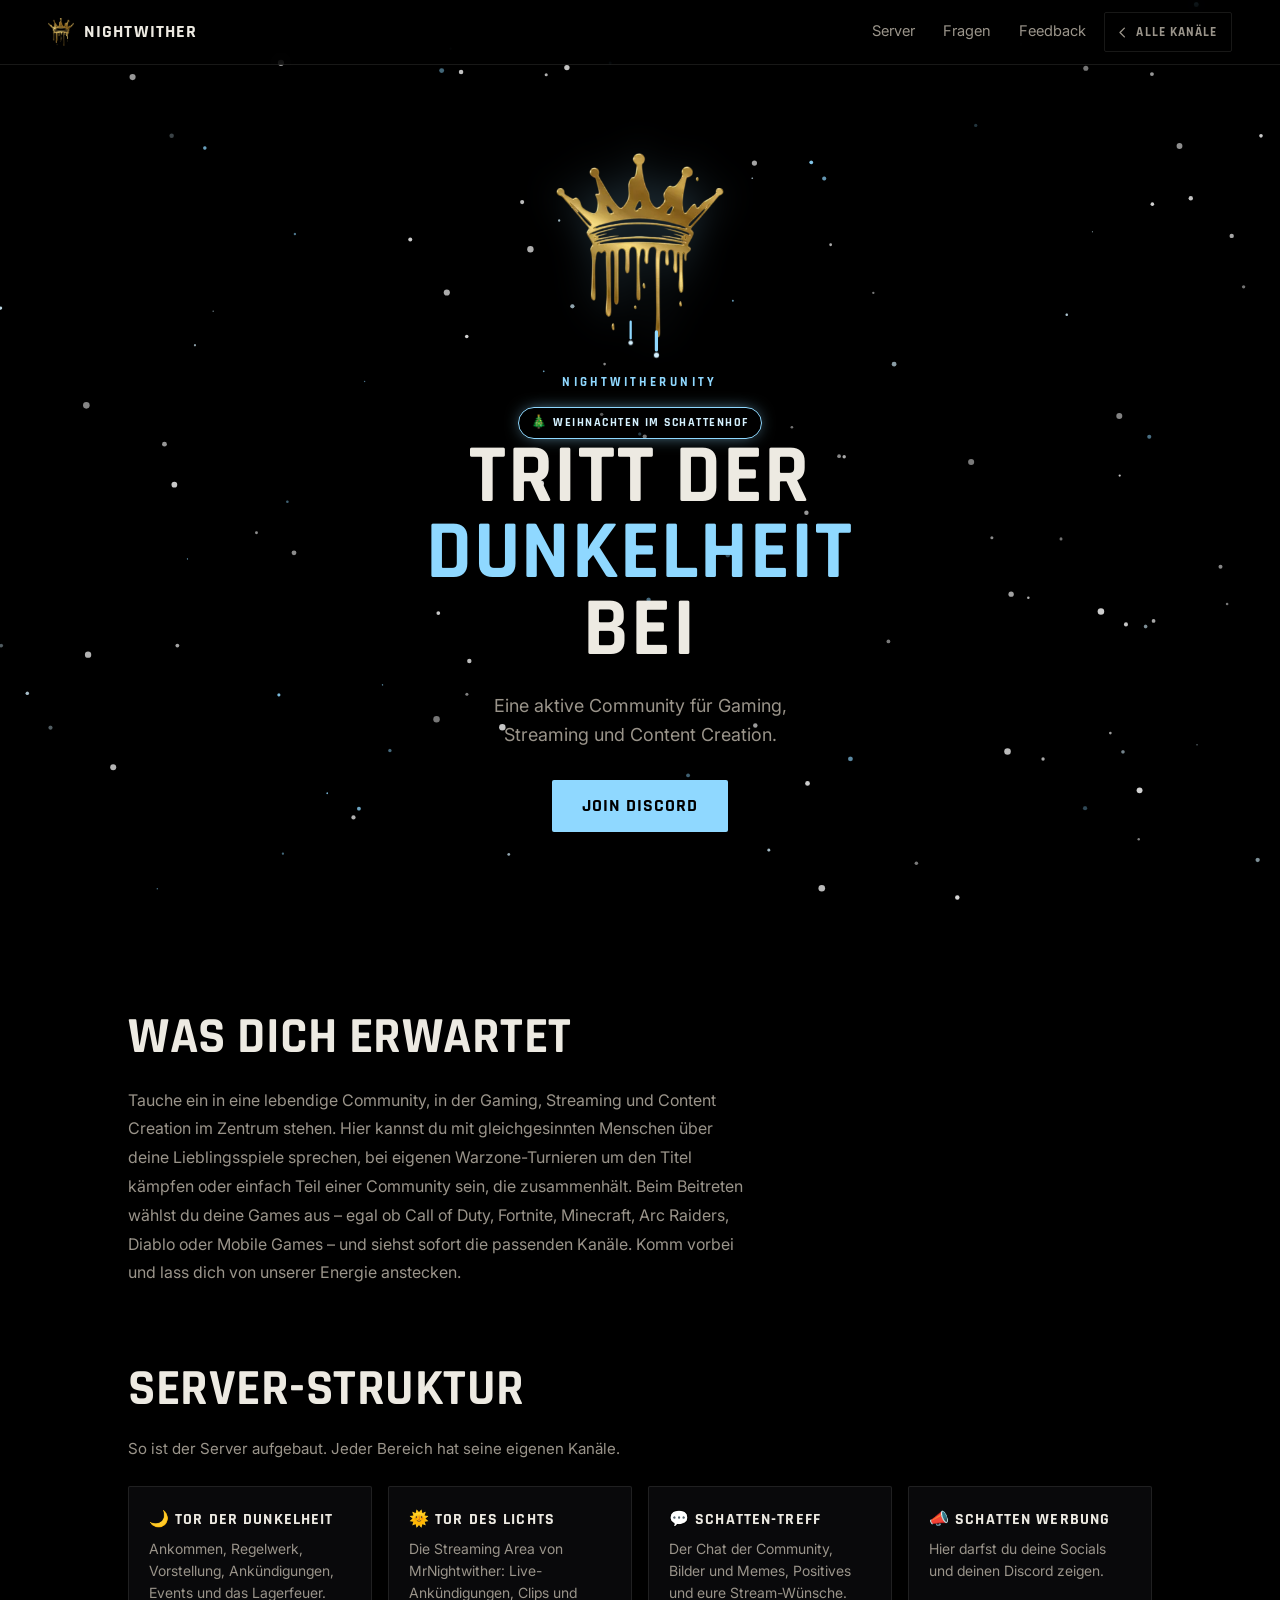
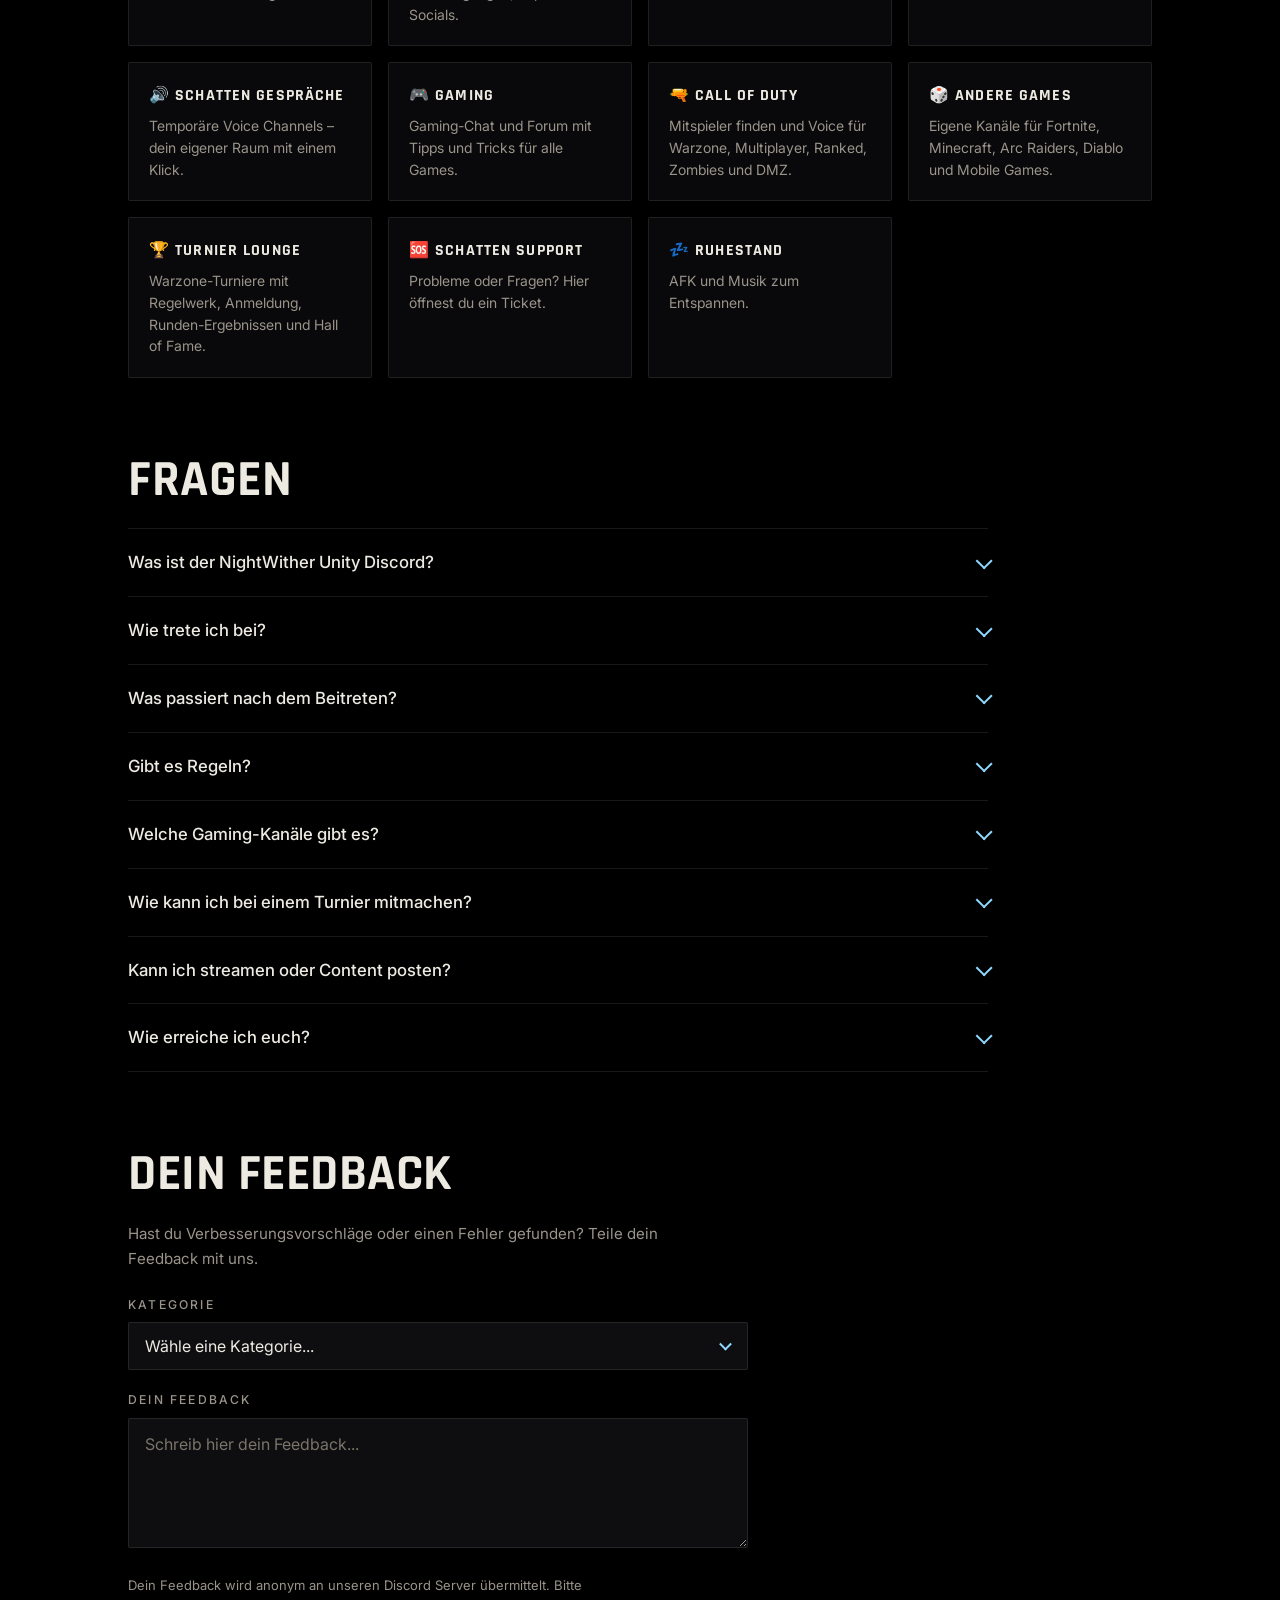
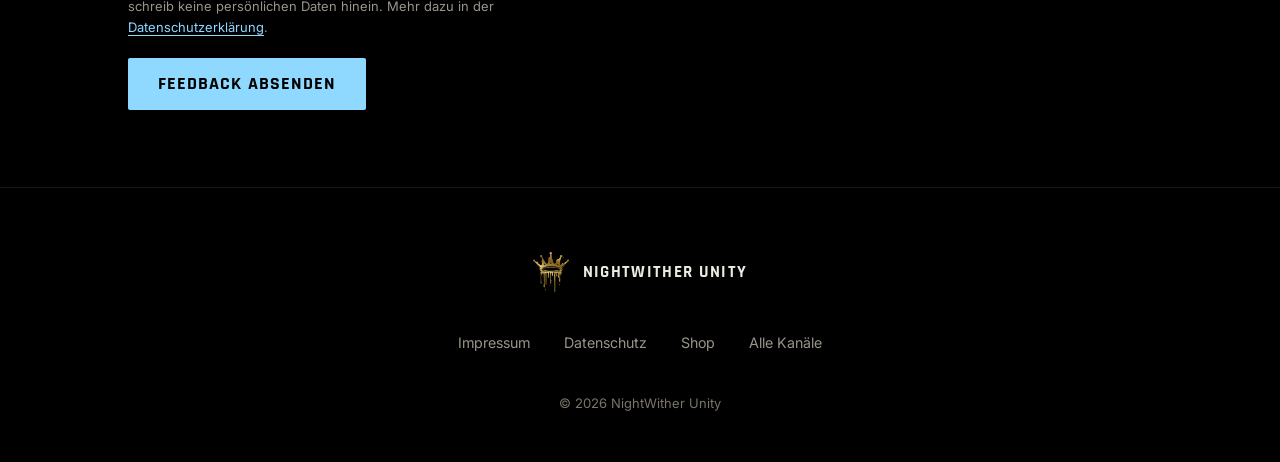
==== commit 025c1bd7: "feat: Saison-Themen wie nightwither.de (Halloween, Weihnachten …)" ====
--- a/index.html
+++ b/index.html
@@ -532,7 +532,8 @@
   <p class="foot-copy">© 2026 NightWither Unity</p>
 </footer>
 
-<script src="discord.js?v=20260911a"></script>
+<script src="saison.js?v=20261024a" data-nach=".hero-eyebrow" data-ebene="0"></script>
+<script src="discord.js?v=20261024a"></script>
 
 </body>
 </html>
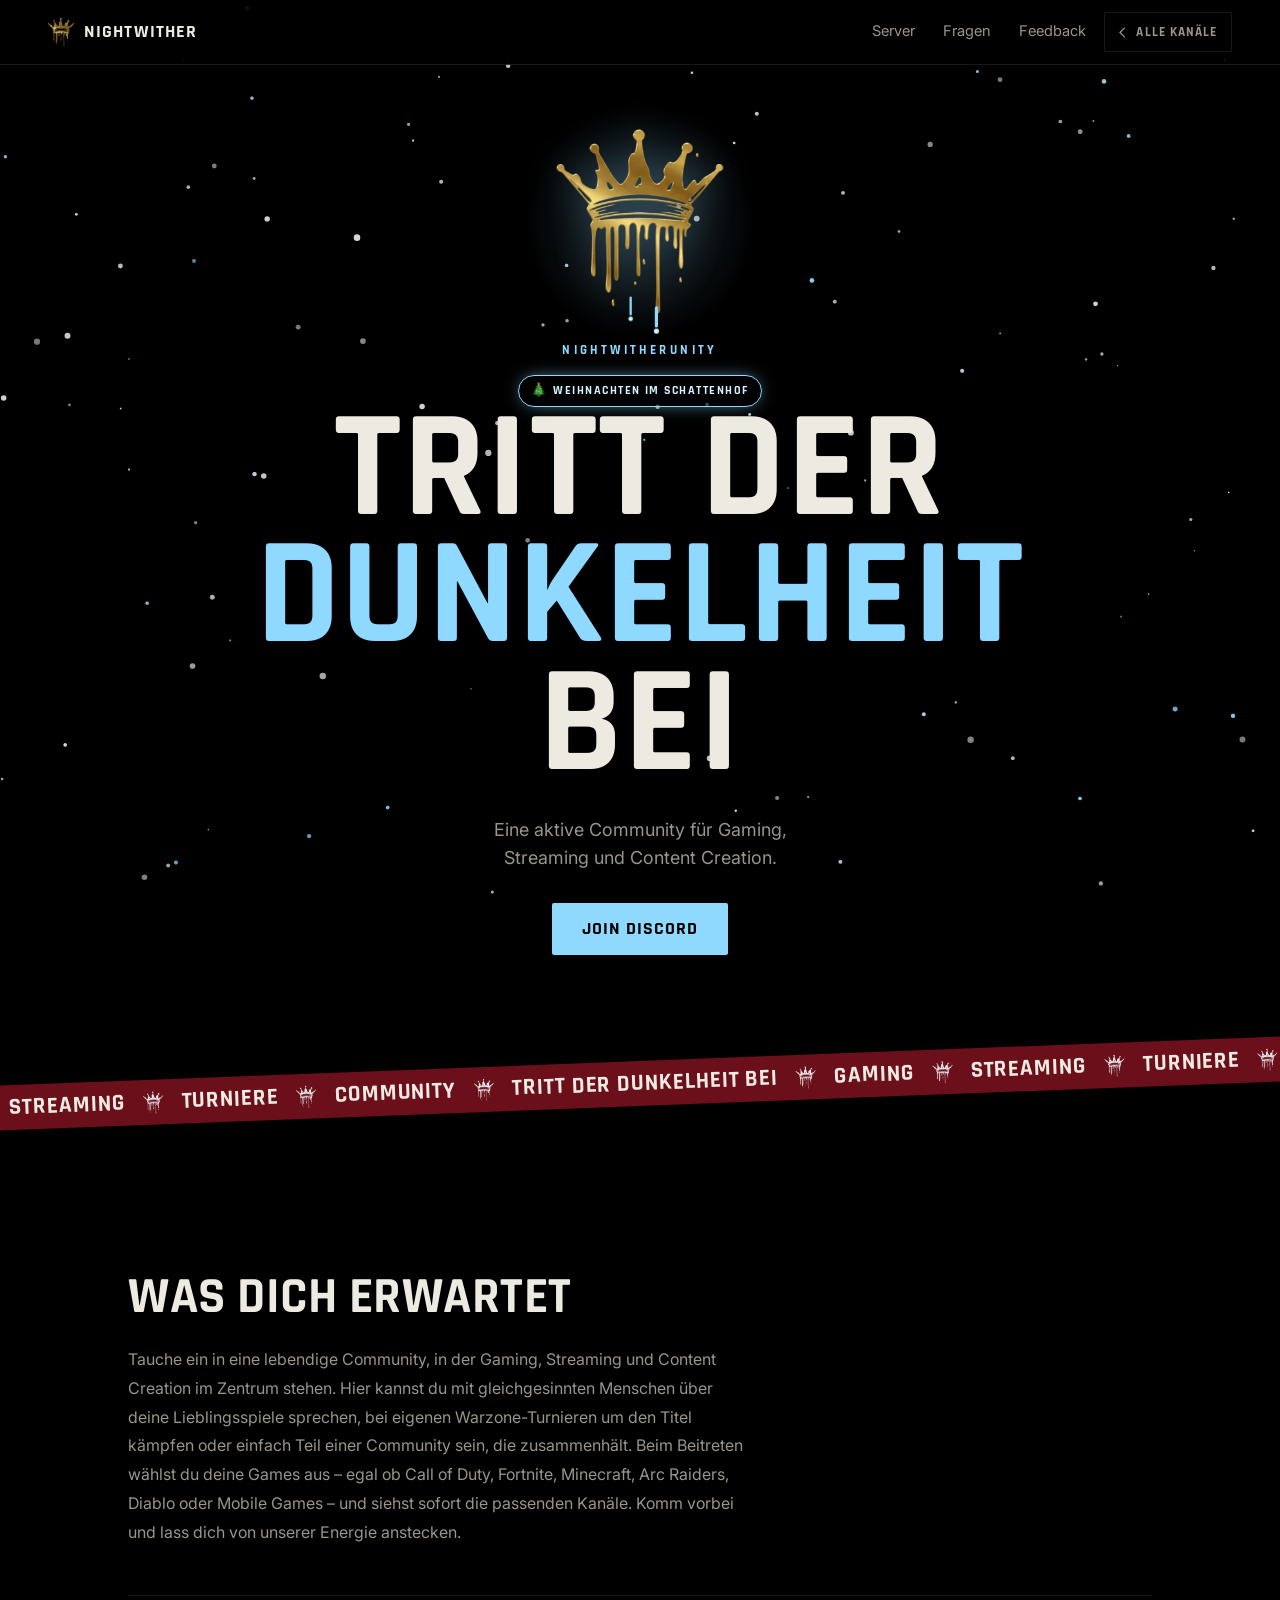
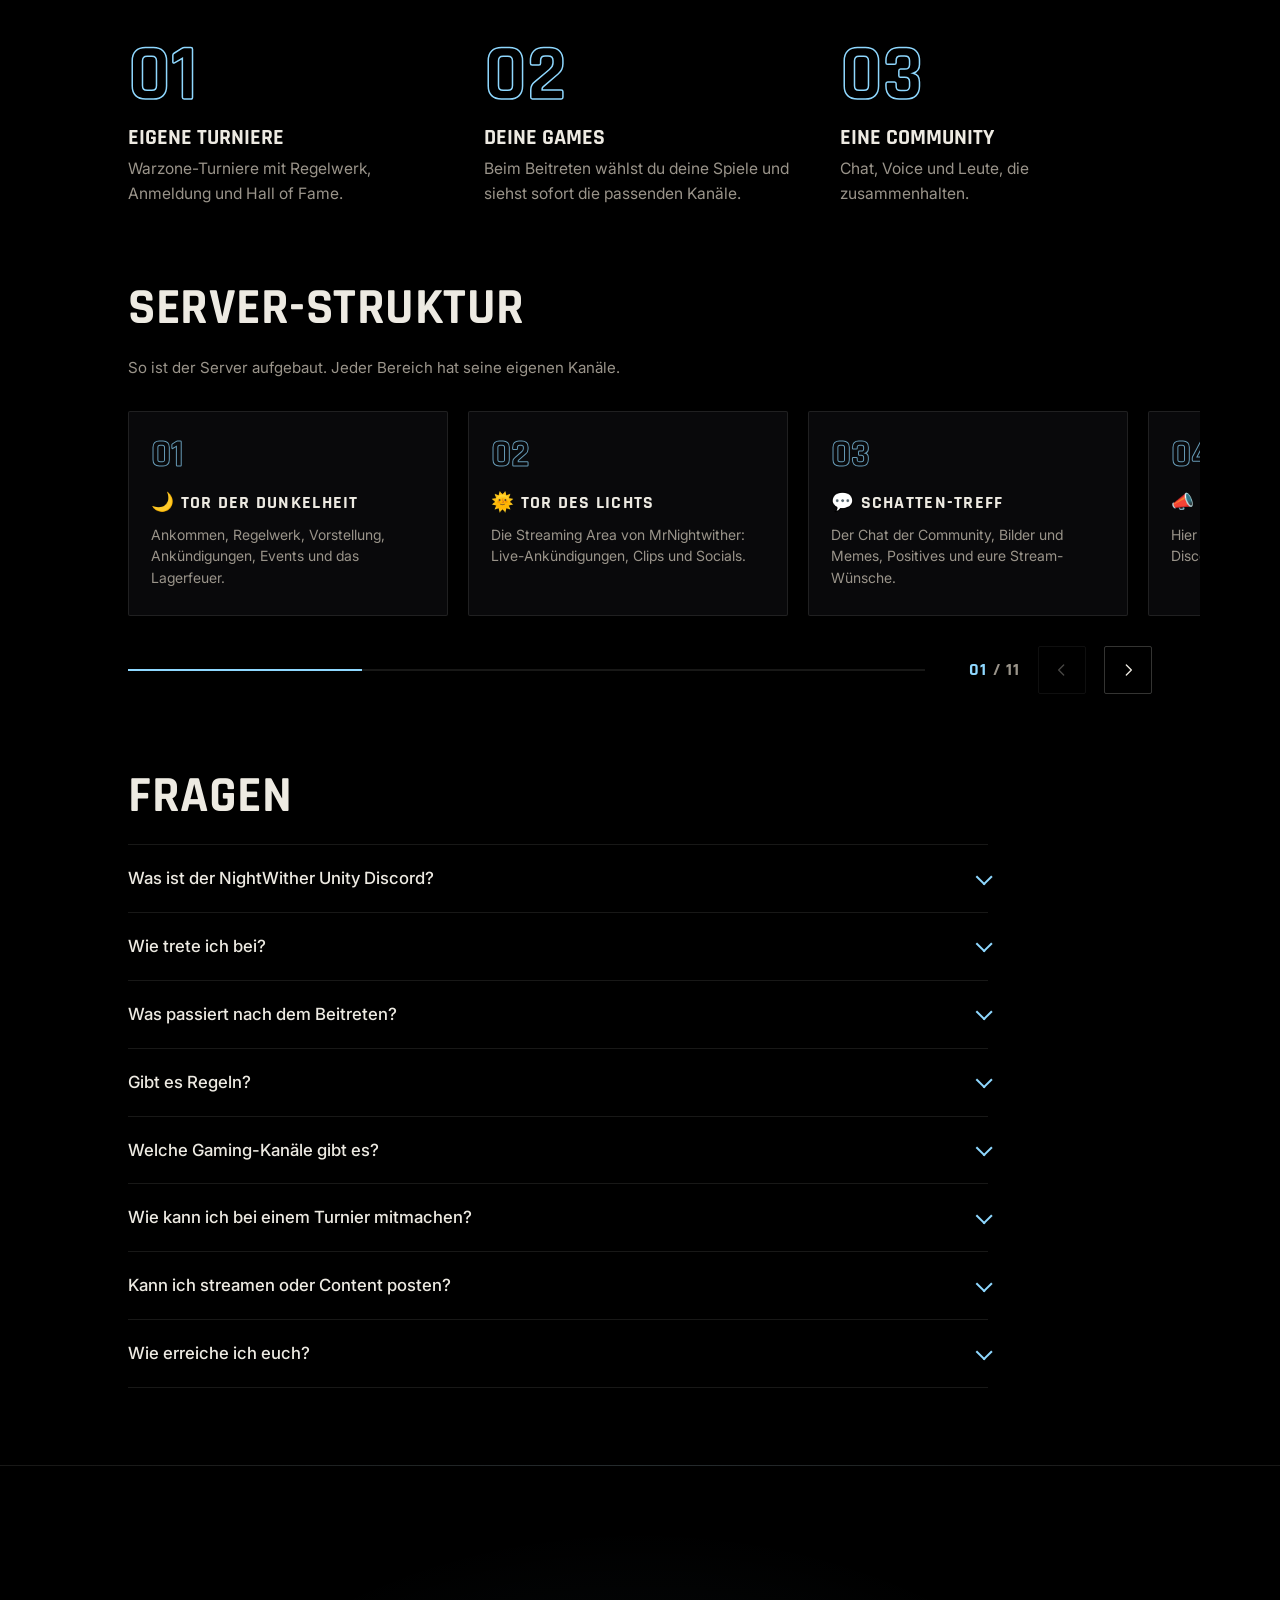
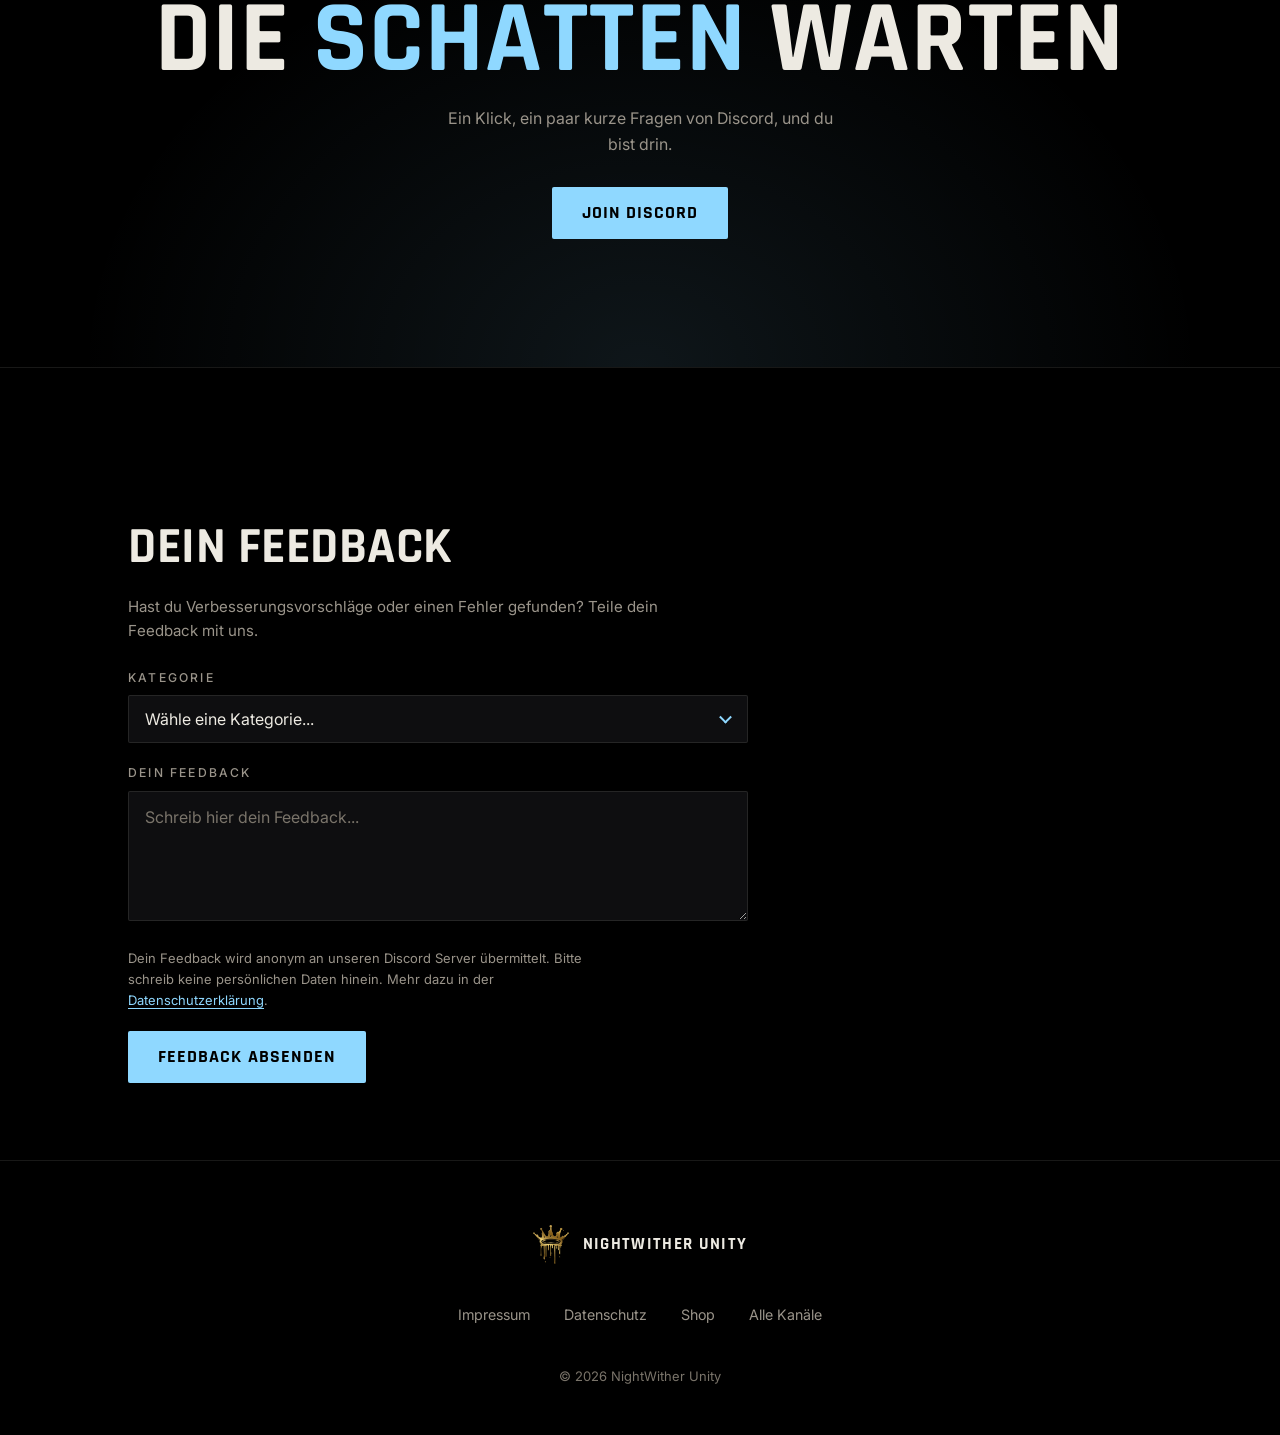
==== commit 434f4d27: "feat: Discord-Seite im Shop-Look, Mitgliederzahlen mit Wiederholung und Merker" ====
--- a/index.html
+++ b/index.html
@@ -360,6 +360,7 @@
     .hero-crown { animation: none !important; }
   }
 </style>
+<link rel="stylesheet" href="auftritt.css?v=20261115a">
 </head>
 <body>
 
@@ -408,6 +409,8 @@
     <a class="btn-gold" href="https://discord.gg/EThzYwM42u" target="_blank" rel="noopener noreferrer">Join Discord</a>
   </section>
 
+  <div class="band" aria-hidden="true"><div class="band-in"><div class="band-track" id="bandTrack"></div></div></div>
+
   <!-- Mitgliederzahl, geladen über den eigenen Worker -->
   <section class="stats" id="discordStats" aria-label="Server in Zahlen" hidden>
     <div class="stat-card">
@@ -429,6 +432,11 @@
       deine Games aus – egal ob Call of Duty, Fortnite, Minecraft, Arc Raiders, Diablo oder Mobile Games – und
       siehst sofort die passenden Kanäle. Komm vorbei und lass dich von unserer Energie anstecken.
     </p>
+    <ul class="punkte">
+      <li><span class="punkt-nr" aria-hidden="true">01</span><h3>Eigene Turniere</h3><p>Warzone-Turniere mit Regelwerk, Anmeldung und Hall of Fame.</p></li>
+      <li><span class="punkt-nr" aria-hidden="true">02</span><h3>Deine Games</h3><p>Beim Beitreten wählst du deine Spiele und siehst sofort die passenden Kanäle.</p></li>
+      <li><span class="punkt-nr" aria-hidden="true">03</span><h3>Eine Community</h3><p>Chat, Voice und Leute, die zusammenhalten.</p></li>
+    </ul>
   </section>
 
   <section class="sec" id="server" aria-labelledby="serverTitle">
@@ -483,6 +491,12 @@
       <summary>Wie erreiche ich euch?</summary>
       <p>Über den Bereich „🆘 Schatten Support“ auf dem Server. Dort kannst du ein Ticket öffnen. Oder per E-Mail an <a href="mailto:nwu.business@nightwither.de">nwu.business@nightwither.de</a>.</p>
     </details>
+  </section>
+
+  <section class="cta" aria-labelledby="ctaTitle">
+    <h2 id="ctaTitle">Die <span class="gold">Schatten</span> warten</h2>
+    <p>Ein Klick, ein paar kurze Fragen von Discord, und du bist drin.</p>
+    <a class="btn-gold" href="https://discord.gg/EThzYwM42u" target="_blank" rel="noopener noreferrer">Join Discord</a>
   </section>
 
   <section class="sec" id="feedback" aria-labelledby="feedbackTitle">
@@ -533,7 +547,8 @@
 </footer>
 
 <script src="saison.js?v=20261024a" data-nach=".hero-eyebrow" data-ebene="0"></script>
-<script src="discord.js?v=20261024a"></script>
+<script src="discord.js?v=20261115a"></script>
+<script src="auftritt.js?v=20261115a"></script>
 
 </body>
 </html>
--- a/auftritt.css
+++ b/auftritt.css
@@ -0,0 +1,167 @@
+/* NightWither Discord-Seite – Umbau im Shop-Look (15.11.2026)
+   Großer Schriftzug, Laufband, Slider für die Server-Struktur, Einblenden beim Scrollen.
+   Zurücksetzen: in index.html die zwei Zeilen mit „auftritt“ entfernen. */
+
+/* ---------- Leiste: goldene Fortschrittslinie + wachsender Unterstrich ---------- */
+.bar::after {
+  content: ''; position: absolute; left: 0; right: 0; bottom: -1px; height: 2px;
+  background: linear-gradient(90deg, var(--gold), var(--gold-hi));
+  transform: scaleX(var(--prog, 0)); transform-origin: left;
+  pointer-events: none;
+}
+.bar-nav a { position: relative; padding: 6px 0; }
+.bar-nav a::after {
+  content: ''; position: absolute; left: 0; right: 0; bottom: 0; height: 1px; background: var(--gold);
+  transform: scaleX(0); transform-origin: right; transition: transform 0.35s var(--ease);
+}
+.bar-nav a:hover::after, .bar-nav a:focus-visible::after { transform: scaleX(1); transform-origin: left; }
+
+/* ---------- Kopf ---------- */
+.hero { min-height: calc(100svh - 66px - 96px); justify-content: center; padding-top: clamp(28px, 5vw, 64px); padding-bottom: clamp(36px, 6vw, 72px); }
+.hero-mark { margin-bottom: 26px; }
+.hero-mark::before {
+  content: ''; position: absolute; inset: -38% -45%; z-index: -1; pointer-events: none;
+  background: radial-gradient(closest-side, rgba(201, 168, 76, 0.22), transparent 72%);
+  animation: glimmen 5.5s ease-in-out infinite;
+}
+@keyframes glimmen { 0%, 100% { opacity: 0.45; transform: scale(0.94); } 50% { opacity: 1; transform: scale(1.06); } }
+.hero-word { font-size: clamp(3.1rem, 16.5vw, 9.5rem); line-height: 0.84; letter-spacing: 0.01em; }
+.hero-line { margin-top: 26px; }
+
+/* Goldknopf: Lichtstreifen beim Überfahren */
+.btn-gold { position: relative; overflow: hidden; }
+.btn-gold::before {
+  content: ''; position: absolute; top: 0; bottom: 0; left: 0; width: 45%;
+  background: linear-gradient(100deg, transparent, rgba(255, 255, 255, 0.55), transparent);
+  transform: translateX(-130%) skewX(-18deg);
+  transition: transform 0.75s var(--ease);
+  pointer-events: none;
+}
+.btn-gold:hover::before, .btn-gold:focus-visible::before { transform: translateX(330%) skewX(-18deg); }
+.btn-gold[disabled]::before { display: none; }
+
+/* ---------- Laufband ---------- */
+.band { position: relative; z-index: 1; height: clamp(84px, 11vw, 120px); overflow: hidden; margin-bottom: clamp(24px, 4vw, 48px); }
+.band-in {
+  position: absolute; left: -10%; top: 28%; width: 120%;
+  padding: 11px 0; overflow: hidden;
+  background: var(--blood);
+  transform: rotate(-2.2deg);
+  box-shadow: 0 10px 30px rgba(0, 0, 0, 0.6);
+}
+.band-track { display: flex; width: max-content; animation: bandLauf 44s linear infinite; }
+.band-track span {
+  display: inline-flex; align-items: center; gap: 18px; padding-right: 18px;
+  font-family: var(--display); font-weight: 700; text-transform: uppercase; white-space: nowrap;
+  font-size: clamp(1.05rem, 2vw, 1.45rem); letter-spacing: 0.04em; line-height: 1; color: var(--bone);
+}
+.band-track img { width: 20px; height: auto; filter: brightness(0) invert(0.93); }
+@keyframes bandLauf { to { transform: translateX(-50%); } }
+
+/* ---------- Zahlen: groß und ohne Kasten ---------- */
+.stats { grid-template-columns: repeat(2, minmax(0, 1fr)); max-width: 760px; gap: 0; border-top: 1px solid var(--line); border-bottom: 1px solid var(--line); padding: 0; margin: 0 auto clamp(40px, 6vw, 84px); width: calc(100% - var(--pad) * 2); }
+.stat-card { background: none; border: 0; backdrop-filter: none; -webkit-backdrop-filter: none; padding: clamp(22px, 4vw, 38px) 12px; }
+.stat-card + .stat-card { border-left: 1px solid var(--line); }
+.stat-card::after { display: none; }
+.stat-number { font-size: clamp(3rem, 9vw, 5.6rem); font-variant-numeric: tabular-nums; }
+
+/* ---------- Was dich erwartet: drei Punkte ---------- */
+.punkte { list-style: none; display: grid; grid-template-columns: repeat(3, 1fr); gap: clamp(18px, 3.4vw, 48px); margin-top: clamp(28px, 4vw, 48px); padding-top: clamp(24px, 3.4vw, 40px); border-top: 1px solid var(--line); }
+.punkt-nr {
+  display: block; font-family: var(--display); font-weight: 700; line-height: 1;
+  font-size: clamp(3.2rem, 6.4vw, 5rem); color: transparent; -webkit-text-stroke: 1.5px var(--gold);
+}
+.punkte h3 { font-family: var(--display); font-weight: 700; text-transform: uppercase; font-size: 1.4rem; line-height: 1.1; margin: 10px 0 6px; }
+.punkte p { color: var(--ash); max-width: 32ch; font-size: 0.98rem; }
+
+/* ---------- Server-Struktur als Slider (Klasse setzt auftritt.js) ---------- */
+.server-grid { counter-reset: bereich; }
+.server-item::before {
+  counter-increment: bereich; content: counter(bereich, decimal-leading-zero);
+  display: block; margin-bottom: 14px;
+  font-family: var(--display); font-weight: 700; font-size: 2.4rem; line-height: 1;
+  color: transparent; -webkit-text-stroke: 1px rgba(201, 168, 76, 0.7);
+}
+.server-item { padding: 24px 22px 26px; }
+.server-item h3 { font-size: 1.15rem; }
+.server-grid.is-slider {
+  display: flex; gap: clamp(12px, 1.8vw, 20px);
+  overflow-x: auto; overscroll-behavior-x: contain;
+  scroll-snap-type: x mandatory; scrollbar-width: none;
+  margin-inline: calc(var(--pad) * -1); padding: 6px var(--pad) 10px;
+  scroll-padding-inline: var(--pad);
+  cursor: grab;
+}
+.server-grid.is-slider::-webkit-scrollbar { display: none; }
+.server-grid.is-slider:focus-visible { outline-offset: -2px; }
+.server-grid.is-slider .server-item { flex: 0 0 clamp(240px, 27vw, 320px); scroll-snap-align: start; min-height: 190px; }
+.server-grid.is-slider.zieht { scroll-snap-type: none; cursor: grabbing; user-select: none; }
+
+.slider-nav { display: flex; align-items: center; gap: 18px; margin-top: 20px; }
+.slider-line { position: relative; flex: 1; height: 2px; background: var(--line); overflow: hidden; }
+.slider-line i { position: absolute; left: 0; top: 0; bottom: 0; background: var(--gold); transition: transform 0.15s linear; }
+.slider-count { font-family: var(--display); font-weight: 700; font-size: 1.15rem; letter-spacing: 0.06em; color: var(--ash); font-variant-numeric: tabular-nums; min-width: 4.2em; text-align: right; }
+.slider-count b { color: var(--gold); font-weight: 700; }
+.slider-btn {
+  width: 48px; height: 48px; flex: none; display: grid; place-items: center;
+  border: 1px solid rgba(237, 234, 226, 0.22); border-radius: 2px;
+  transition: border-color 0.2s, background 0.2s, opacity 0.2s;
+}
+.slider-btn svg { width: 20px; height: 20px; fill: none; stroke: var(--bone); stroke-width: 1.6; stroke-linecap: round; stroke-linejoin: round; transition: transform 0.3s var(--ease), stroke 0.2s; }
+.slider-btn:hover:not([disabled]) { border-color: var(--gold); background: var(--gold); }
+.slider-btn:hover:not([disabled]) svg { stroke: var(--black); }
+.slider-btn.vor:hover:not([disabled]) svg { transform: translateX(3px); }
+.slider-btn.zurueck:hover:not([disabled]) svg { transform: translateX(-3px); }
+.slider-btn[disabled] { opacity: 0.3; cursor: default; }
+
+/* ---------- Fragen ---------- */
+.faq summary { transition: color 0.2s; }
+.faq summary:hover { color: var(--gold-hi); }
+.faq details[open] p { animation: antwort 0.45s var(--ease); }
+@keyframes antwort { from { opacity: 0; transform: translateY(-8px); } to { opacity: 1; transform: none; } }
+
+/* ---------- Abschluss: großer Beitritts-Block ---------- */
+.cta {
+  position: relative; z-index: 1; text-align: center;
+  padding: clamp(64px, 10vw, 130px) var(--pad);
+  margin-bottom: clamp(40px, 6vw, 84px);
+  border-top: 1px solid var(--line); border-bottom: 1px solid var(--line);
+  background: radial-gradient(ellipse at 50% 100%, rgba(201, 168, 76, 0.1), transparent 62%);
+}
+.cta h2 { font-family: var(--display); font-weight: 700; text-transform: uppercase; font-size: clamp(2.6rem, 9vw, 6.4rem); line-height: 0.9; letter-spacing: 0.01em; }
+.cta h2 .gold { color: var(--gold); }
+.cta p { color: var(--ash); max-width: 40ch; margin: 20px auto 30px; }
+
+/* ---------- Einblenden beim Scrollen (Klassen setzt auftritt.js) ---------- */
+/* Vorher liefen alle Abschnitte schon beim Laden ab, auch die weit unten – jetzt erst, wenn man hinkommt */
+.stats, .sec { animation: none; }
+.rv {
+  opacity: 0; transform: translateY(18px);
+  transition: opacity 0.7s ease var(--rv-d, 0ms), transform 0.8s var(--ease) var(--rv-d, 0ms);
+}
+.rv.rv-in { opacity: 1; transform: none; }
+/* Der Schnitt liegt auf der inneren Hülle: ein ganz weggeschnittenes Element gilt für den Browser als unsichtbar */
+.rv-h .rv-hi {
+  display: block;
+  clip-path: inset(0 0 100% 0); transform: translateY(0.3em);
+  transition: clip-path 0.9s var(--ease) var(--rv-d, 0ms), transform 0.9s var(--ease) var(--rv-d, 0ms);
+}
+.rv-h.rv-in .rv-hi { clip-path: inset(-0.15em 0 -0.15em 0); transform: none; }
+
+.foot-links a { transition: color 0.2s, transform 0.3s var(--ease); }
+.foot-links a:hover { transform: translateY(-2px); }
+
+@media (max-width: 768px) {
+  .punkte { grid-template-columns: 1fr; }
+  .punkte li { display: grid; grid-template-columns: 4.6rem 1fr; column-gap: 14px; align-items: start; }
+  .punkt-nr { grid-row: span 2; font-size: 3.2rem; }
+  .punkte h3 { margin-top: 4px; }
+  .server-grid.is-slider .server-item { flex-basis: 76vw; }
+  .slider-btn { width: 44px; height: 44px; }
+}
+
+@media (prefers-reduced-motion: reduce) {
+  .hero-mark::before, .band-track { animation: none !important; }
+  .btn-gold::before { display: none; }
+  .rv, .rv-h .rv-hi { opacity: 1; transform: none; clip-path: none; }
+}
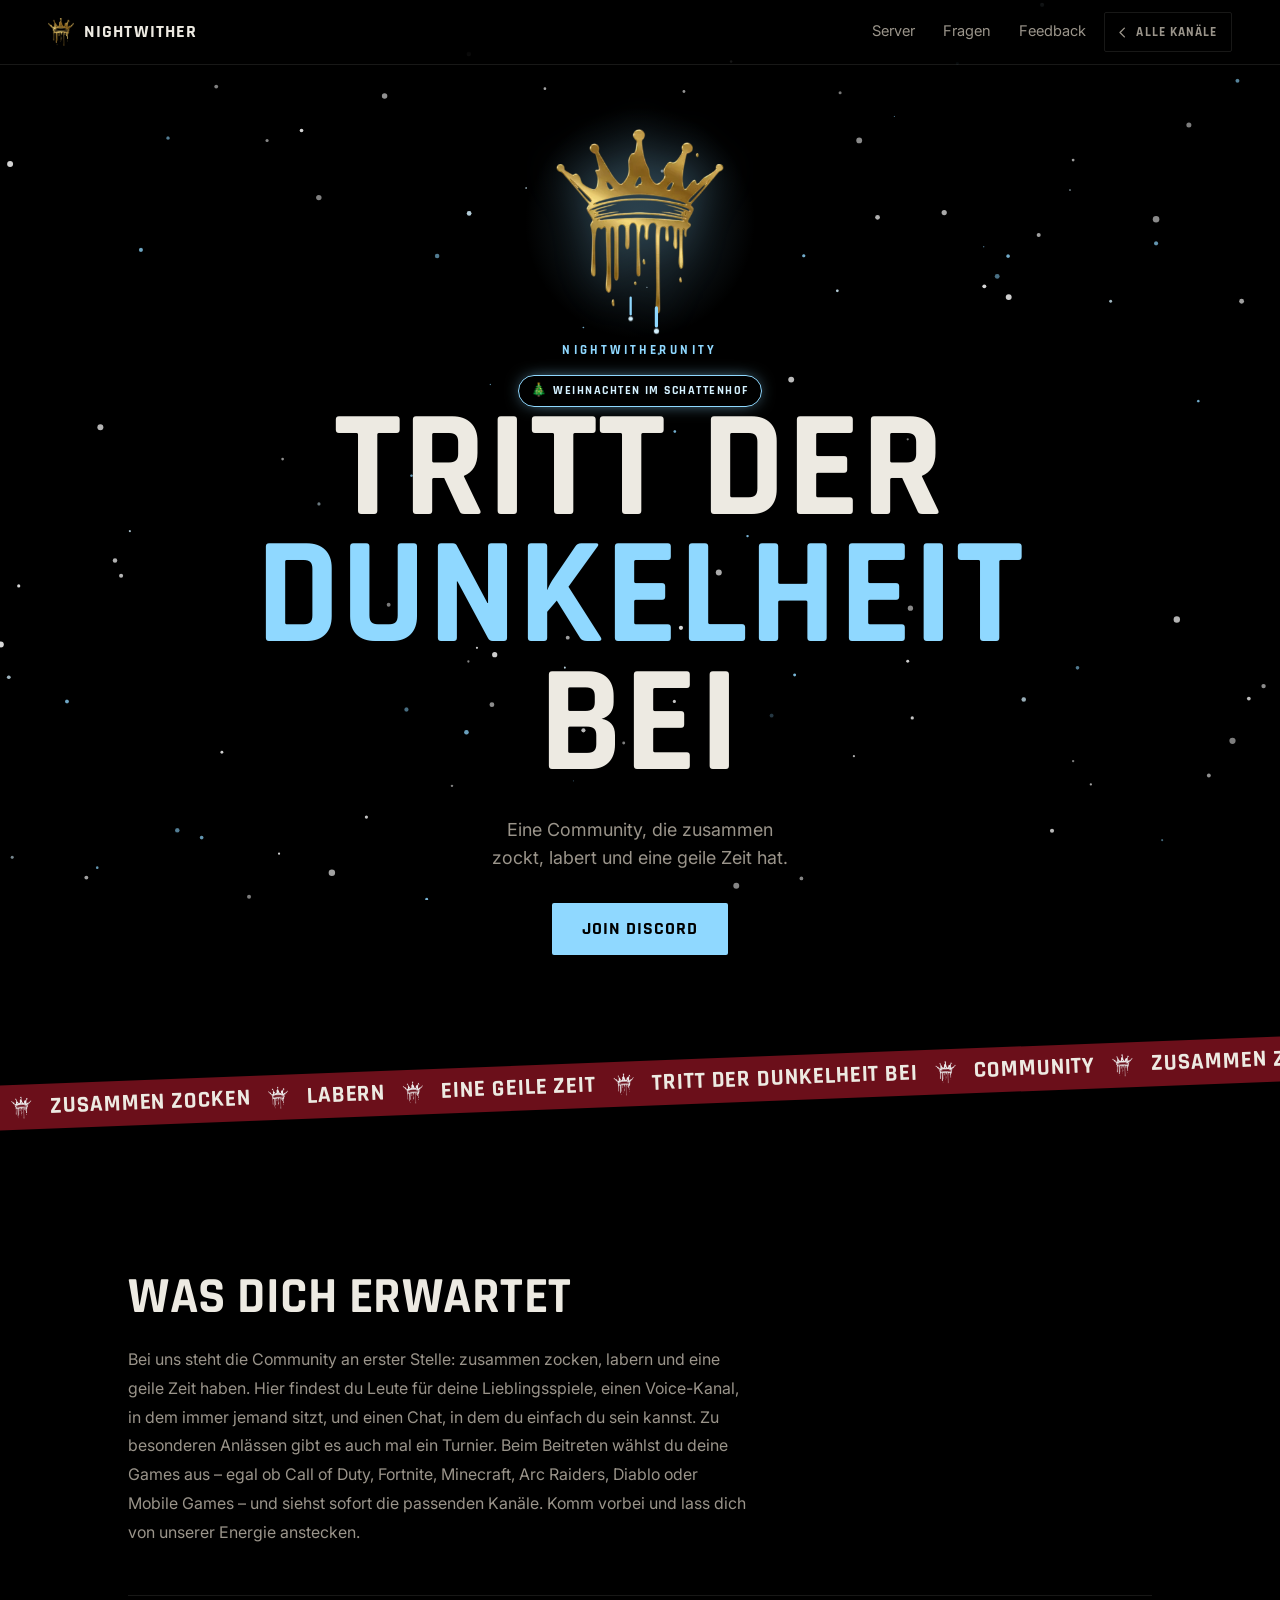
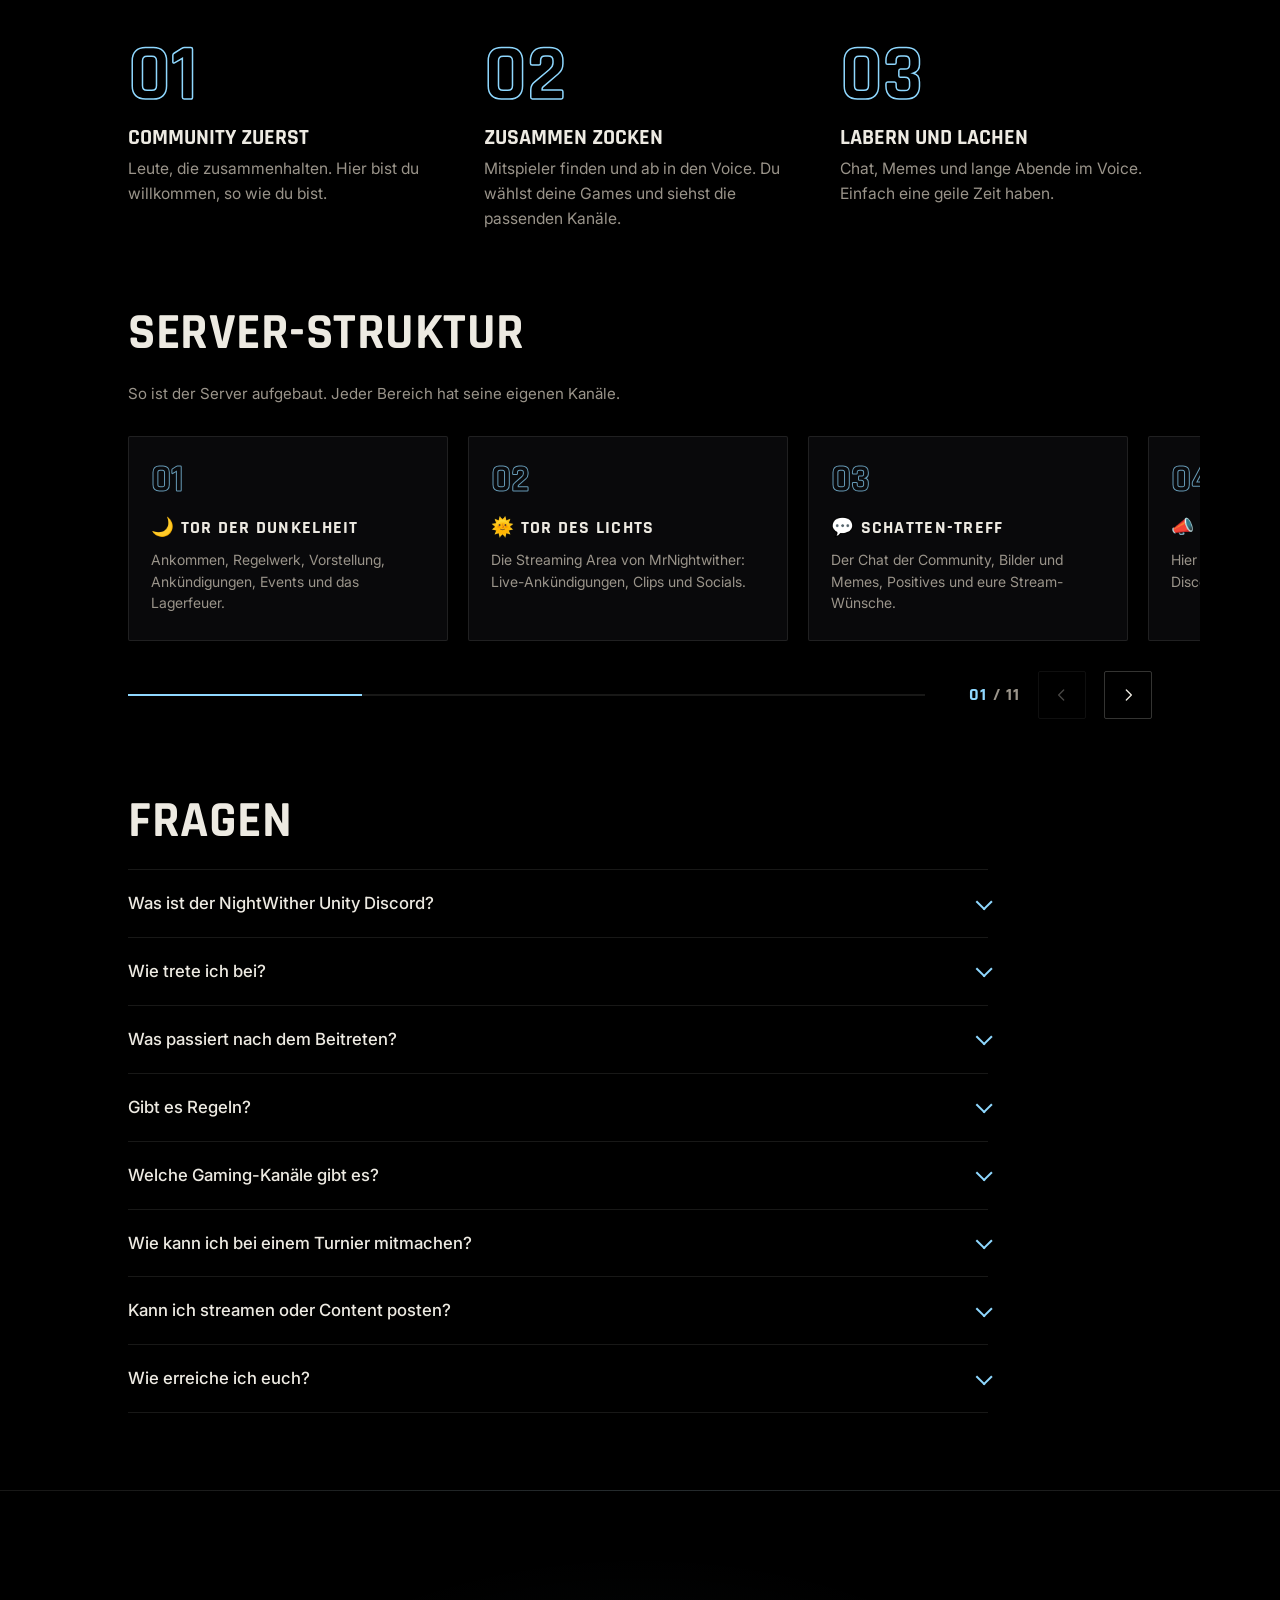
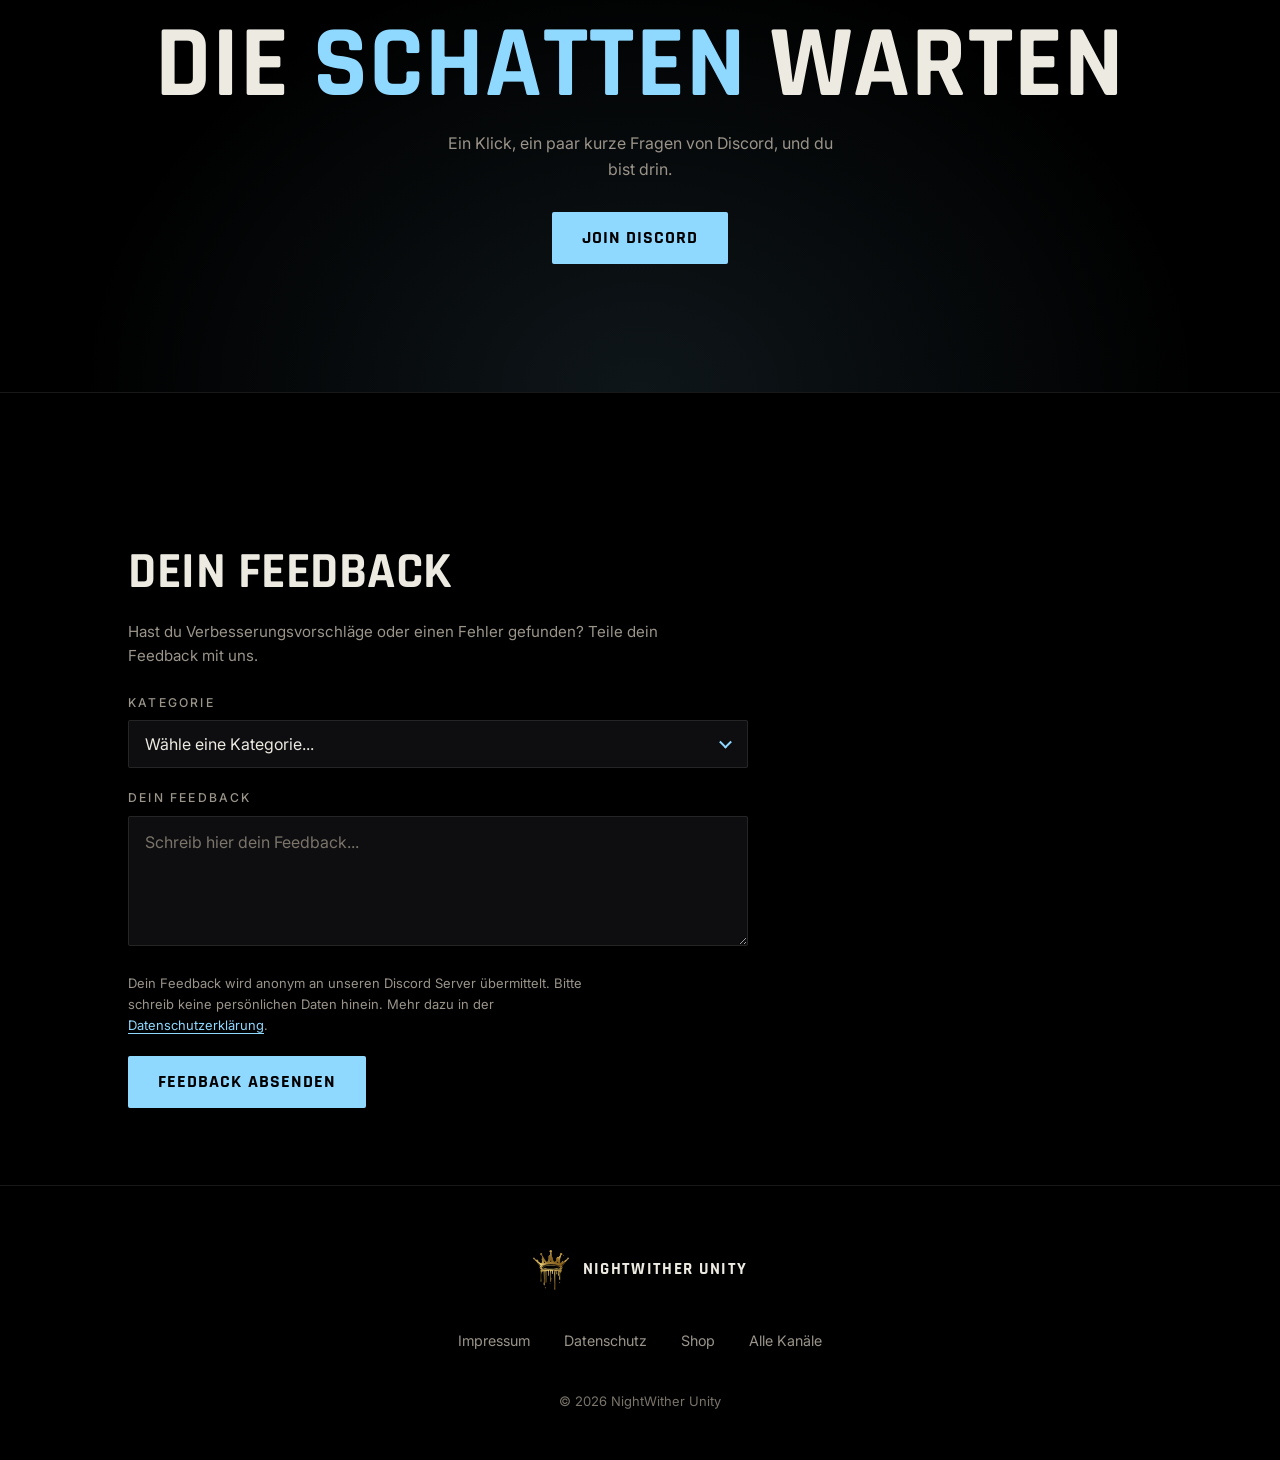
==== commit c642ca31: "fix: Texte der Discord-Seite stellen die Community nach vorn" ====
--- a/index.html
+++ b/index.html
@@ -405,7 +405,7 @@
     </div>
     <p class="hero-eyebrow">NightWitherUnity</p>
     <h1 class="hero-word"><i>Tritt der</i><i class="gold">Dunkelheit</i><i>bei</i></h1>
-    <p class="hero-line">Eine aktive Community für Gaming, Streaming und Content Creation.</p>
+    <p class="hero-line">Eine Community, die zusammen zockt, labert und eine geile Zeit hat.</p>
     <a class="btn-gold" href="https://discord.gg/EThzYwM42u" target="_blank" rel="noopener noreferrer">Join Discord</a>
   </section>
 
@@ -426,16 +426,16 @@
   <section class="sec" aria-labelledby="infoTitle">
     <h2 id="infoTitle">Was dich erwartet</h2>
     <p class="sec-lead">
-      Tauche ein in eine lebendige Community, in der Gaming, Streaming und Content Creation im Zentrum stehen.
-      Hier kannst du mit gleichgesinnten Menschen über deine Lieblingsspiele sprechen, bei eigenen Warzone-Turnieren
-      um den Titel kämpfen oder einfach Teil einer Community sein, die zusammenhält. Beim Beitreten wählst du
+      Bei uns steht die Community an erster Stelle: zusammen zocken, labern und eine geile Zeit haben.
+      Hier findest du Leute für deine Lieblingsspiele, einen Voice-Kanal, in dem immer jemand sitzt, und einen Chat,
+      in dem du einfach du sein kannst. Zu besonderen Anlässen gibt es auch mal ein Turnier. Beim Beitreten wählst du
       deine Games aus – egal ob Call of Duty, Fortnite, Minecraft, Arc Raiders, Diablo oder Mobile Games – und
       siehst sofort die passenden Kanäle. Komm vorbei und lass dich von unserer Energie anstecken.
     </p>
     <ul class="punkte">
-      <li><span class="punkt-nr" aria-hidden="true">01</span><h3>Eigene Turniere</h3><p>Warzone-Turniere mit Regelwerk, Anmeldung und Hall of Fame.</p></li>
-      <li><span class="punkt-nr" aria-hidden="true">02</span><h3>Deine Games</h3><p>Beim Beitreten wählst du deine Spiele und siehst sofort die passenden Kanäle.</p></li>
-      <li><span class="punkt-nr" aria-hidden="true">03</span><h3>Eine Community</h3><p>Chat, Voice und Leute, die zusammenhalten.</p></li>
+      <li><span class="punkt-nr" aria-hidden="true">01</span><h3>Community zuerst</h3><p>Leute, die zusammenhalten. Hier bist du willkommen, so wie du bist.</p></li>
+      <li><span class="punkt-nr" aria-hidden="true">02</span><h3>Zusammen zocken</h3><p>Mitspieler finden und ab in den Voice. Du wählst deine Games und siehst die passenden Kanäle.</p></li>
+      <li><span class="punkt-nr" aria-hidden="true">03</span><h3>Labern und lachen</h3><p>Chat, Memes und lange Abende im Voice. Einfach eine geile Zeit haben.</p></li>
     </ul>
   </section>
 
@@ -451,7 +451,7 @@
       <div class="server-item"><h3>🎮 Gaming</h3><p>Gaming-Chat und Forum mit Tipps und Tricks für alle Games.</p></div>
       <div class="server-item"><h3>🔫 Call of Duty</h3><p>Mitspieler finden und Voice für Warzone, Multiplayer, Ranked, Zombies und DMZ.</p></div>
       <div class="server-item"><h3>🎲 Andere Games</h3><p>Eigene Kanäle für Fortnite, Minecraft, Arc Raiders, Diablo und Mobile Games.</p></div>
-      <div class="server-item"><h3>🏆 Turnier Lounge</h3><p>Warzone-Turniere mit Regelwerk, Anmeldung, Runden-Ergebnissen und Hall of Fame.</p></div>
+      <div class="server-item"><h3>🏆 Turnier Lounge</h3><p>Für besondere Anlässe: Warzone-Turniere mit Regelwerk, Anmeldung und Hall of Fame.</p></div>
       <div class="server-item"><h3>🆘 Schatten Support</h3><p>Probleme oder Fragen? Hier öffnest du ein Ticket.</p></div>
       <div class="server-item"><h3>💤 Ruhestand</h3><p>AFK und Musik zum Entspannen.</p></div>
     </div>
@@ -548,7 +548,7 @@
 
 <script src="saison.js?v=20261024a" data-nach=".hero-eyebrow" data-ebene="0"></script>
 <script src="discord.js?v=20261115a"></script>
-<script src="auftritt.js?v=20261115a"></script>
+<script src="auftritt.js?v=20261115b"></script>
 
 </body>
 </html>
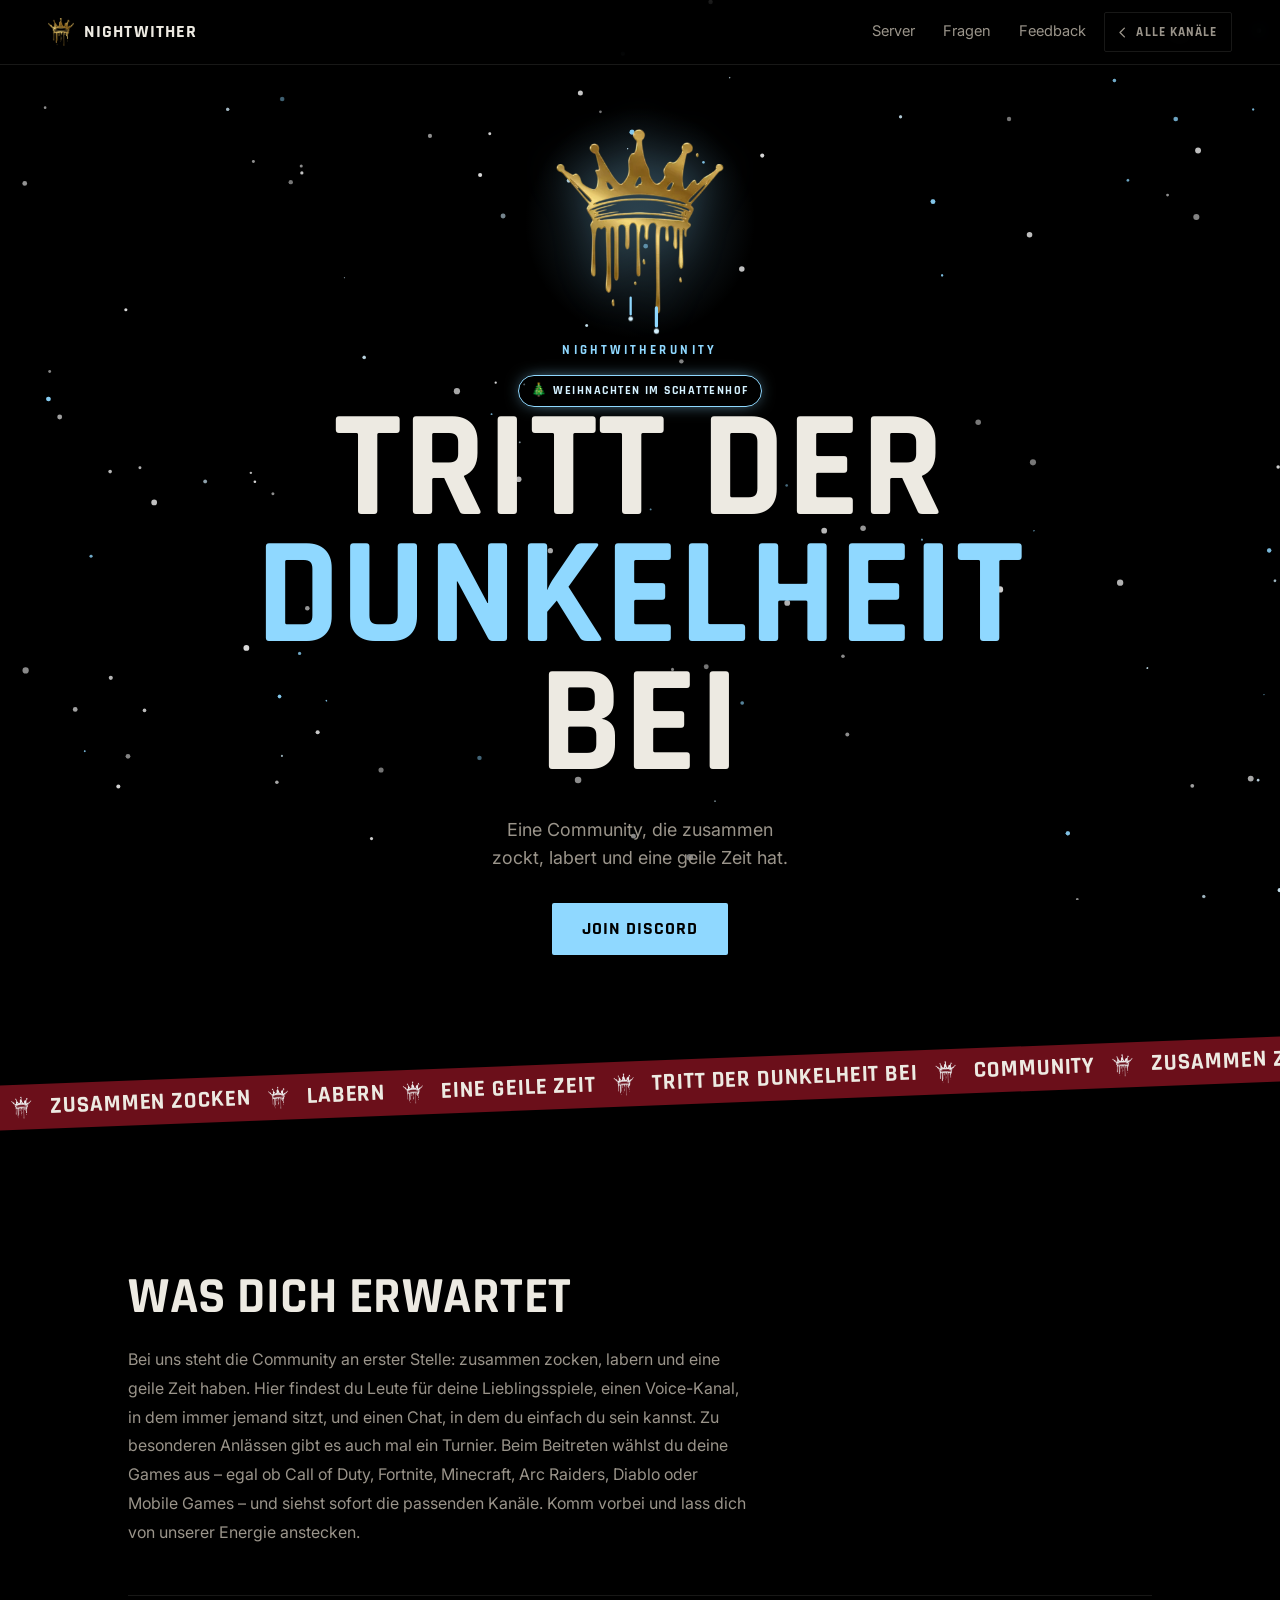
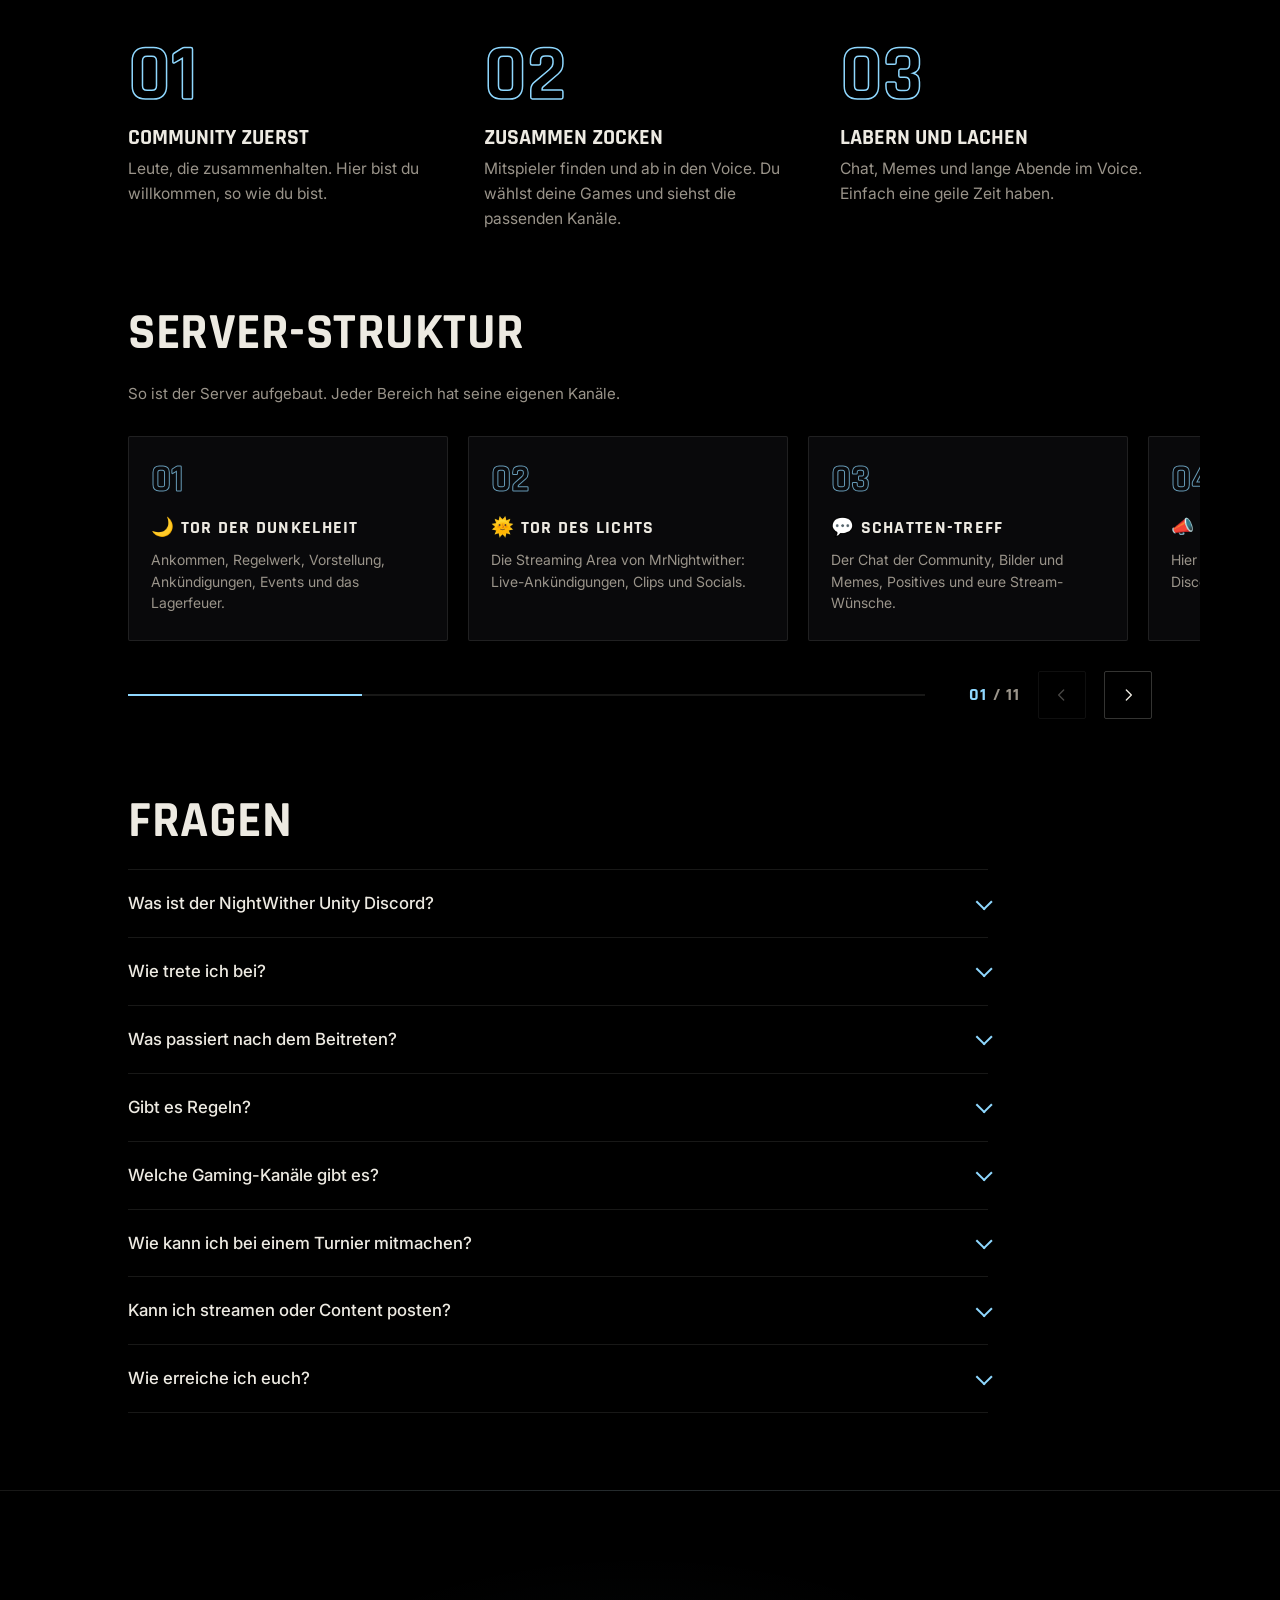
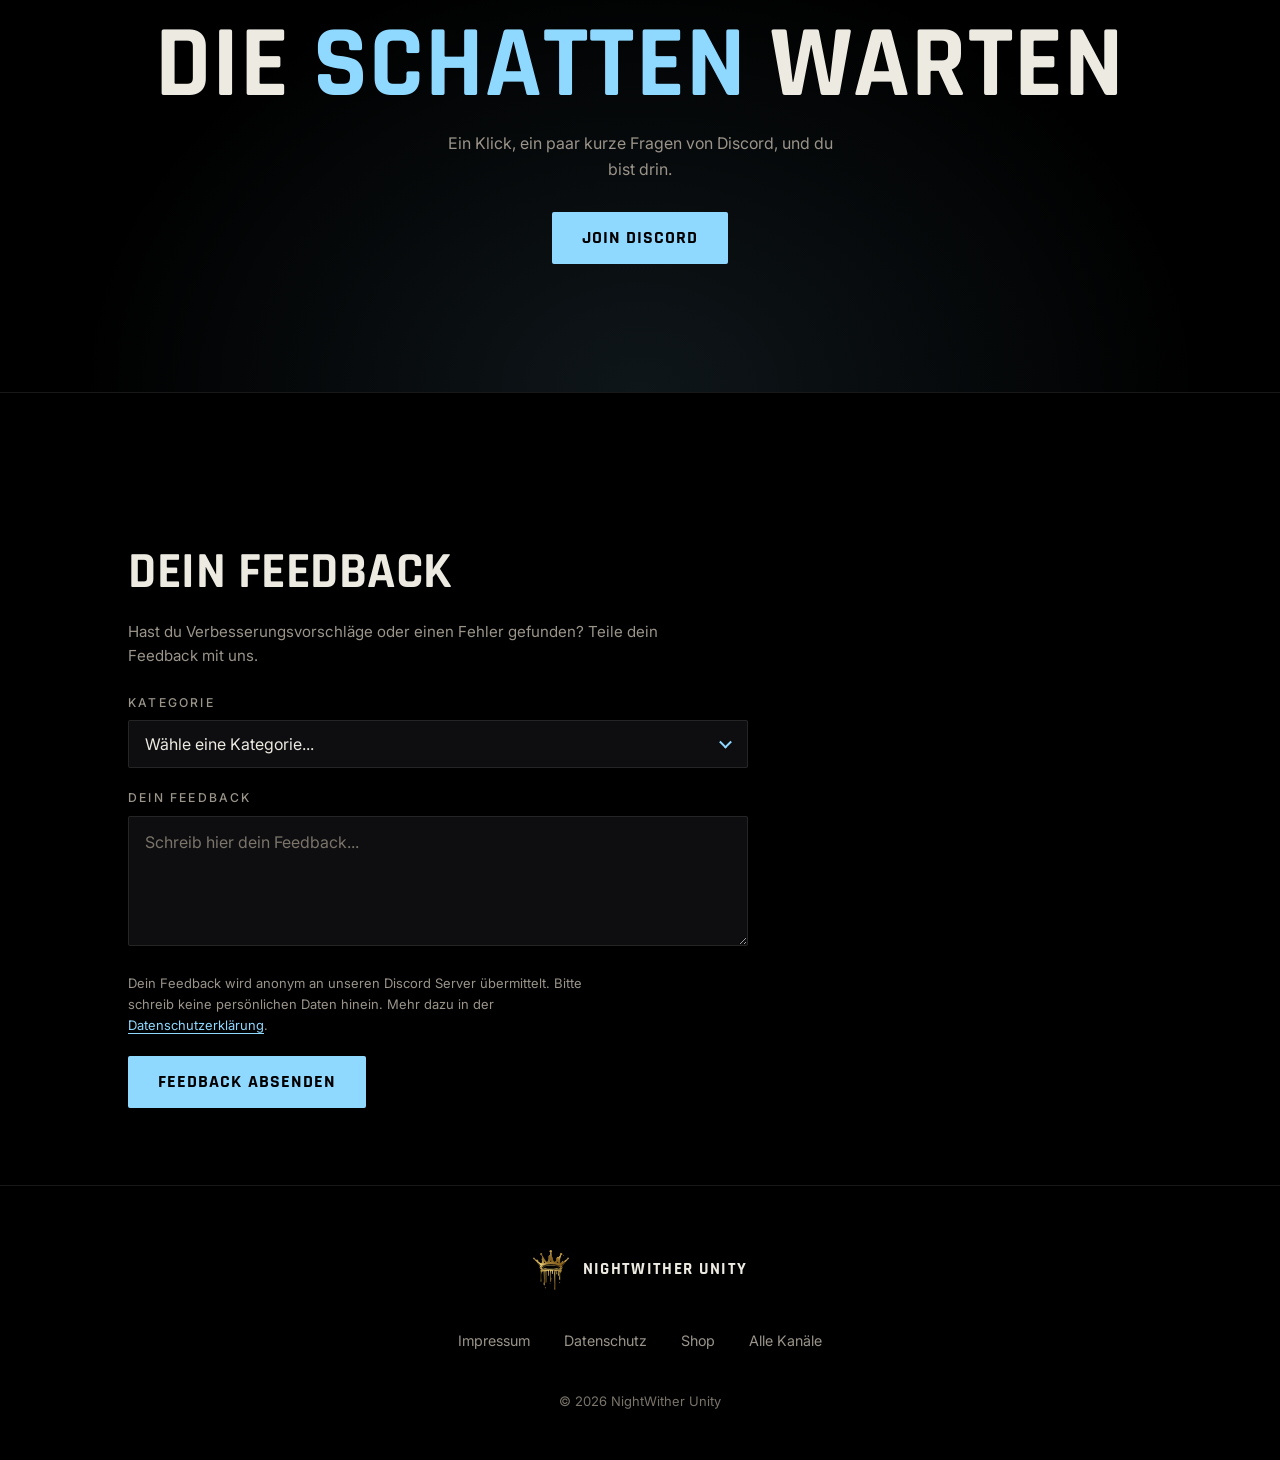
==== commit 8183785a: "fix: Mitgliederzahlen beim ersten Laden schneller nachholen" ====
--- a/index.html
+++ b/index.html
@@ -547,7 +547,7 @@
 </footer>
 
 <script src="saison.js?v=20261024a" data-nach=".hero-eyebrow" data-ebene="0"></script>
-<script src="discord.js?v=20261115a"></script>
+<script src="discord.js?v=20261115b"></script>
 <script src="auftritt.js?v=20261115b"></script>
 
 </body>
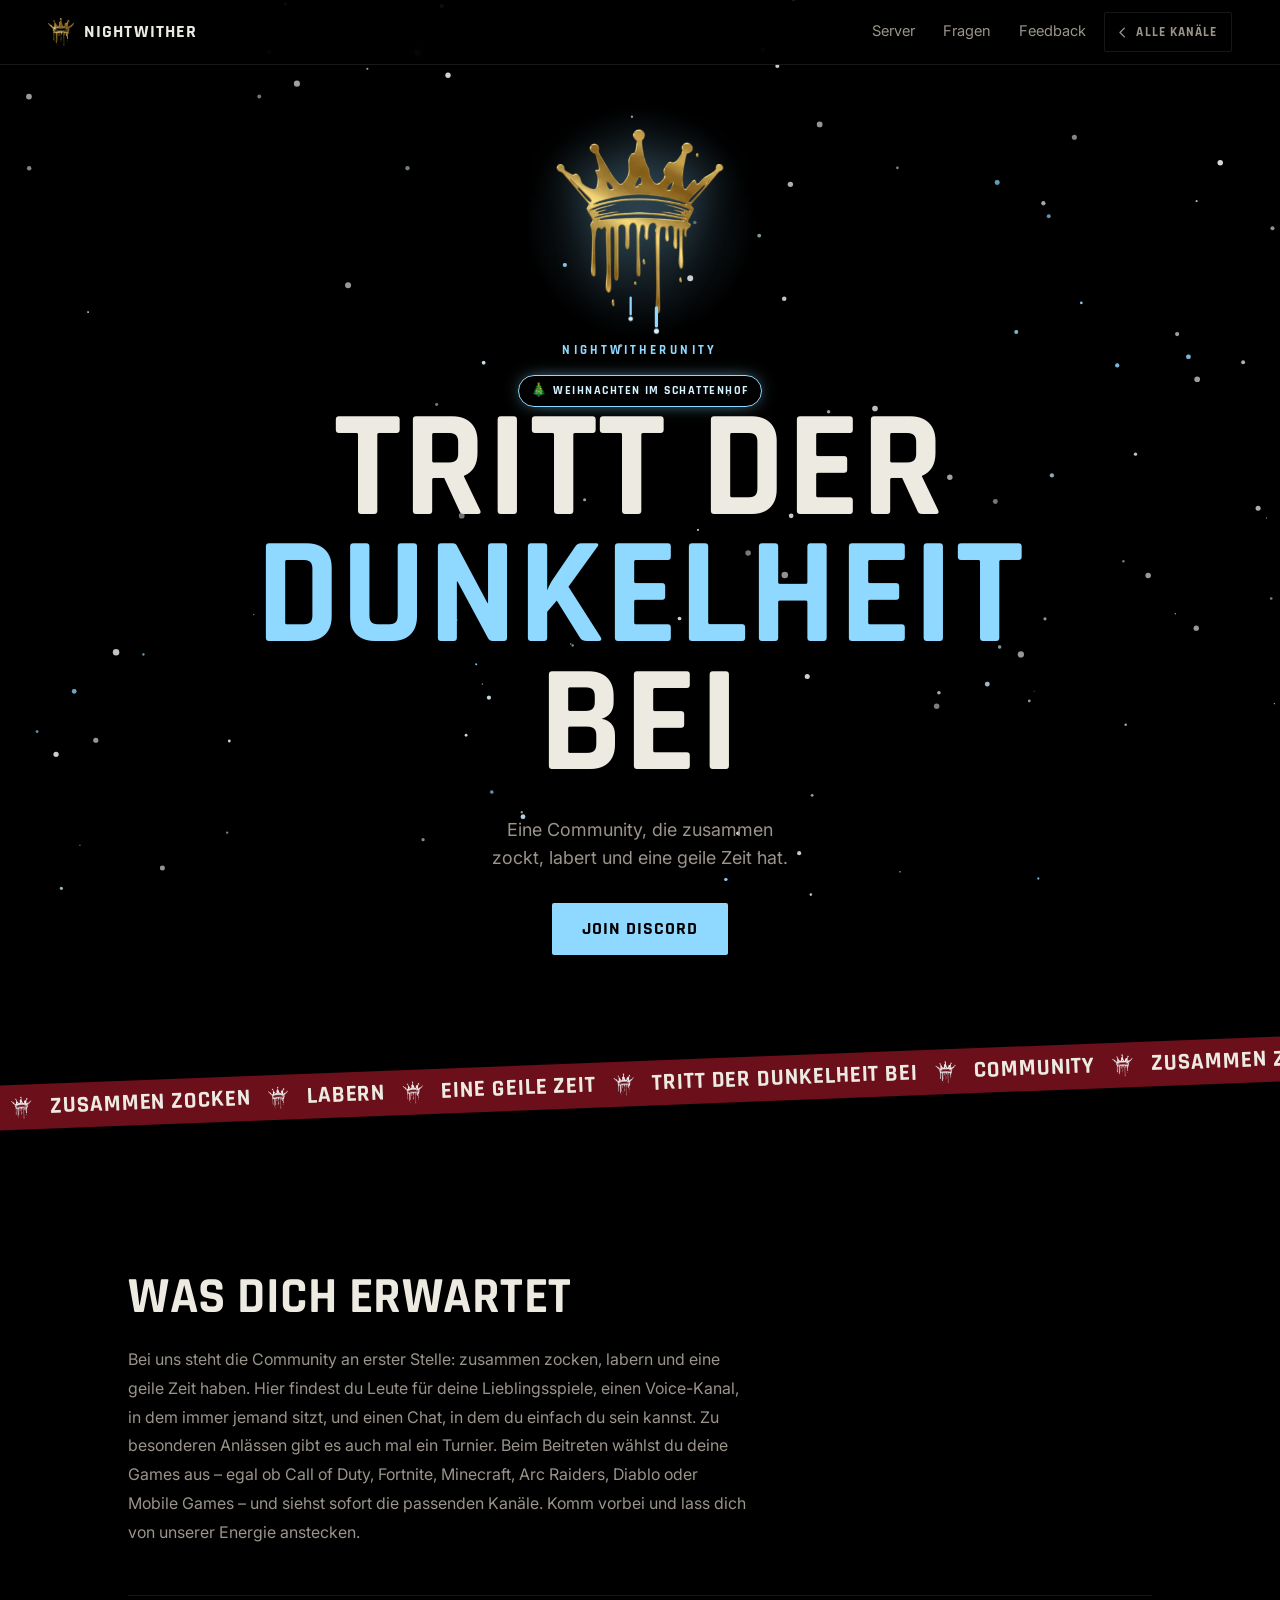
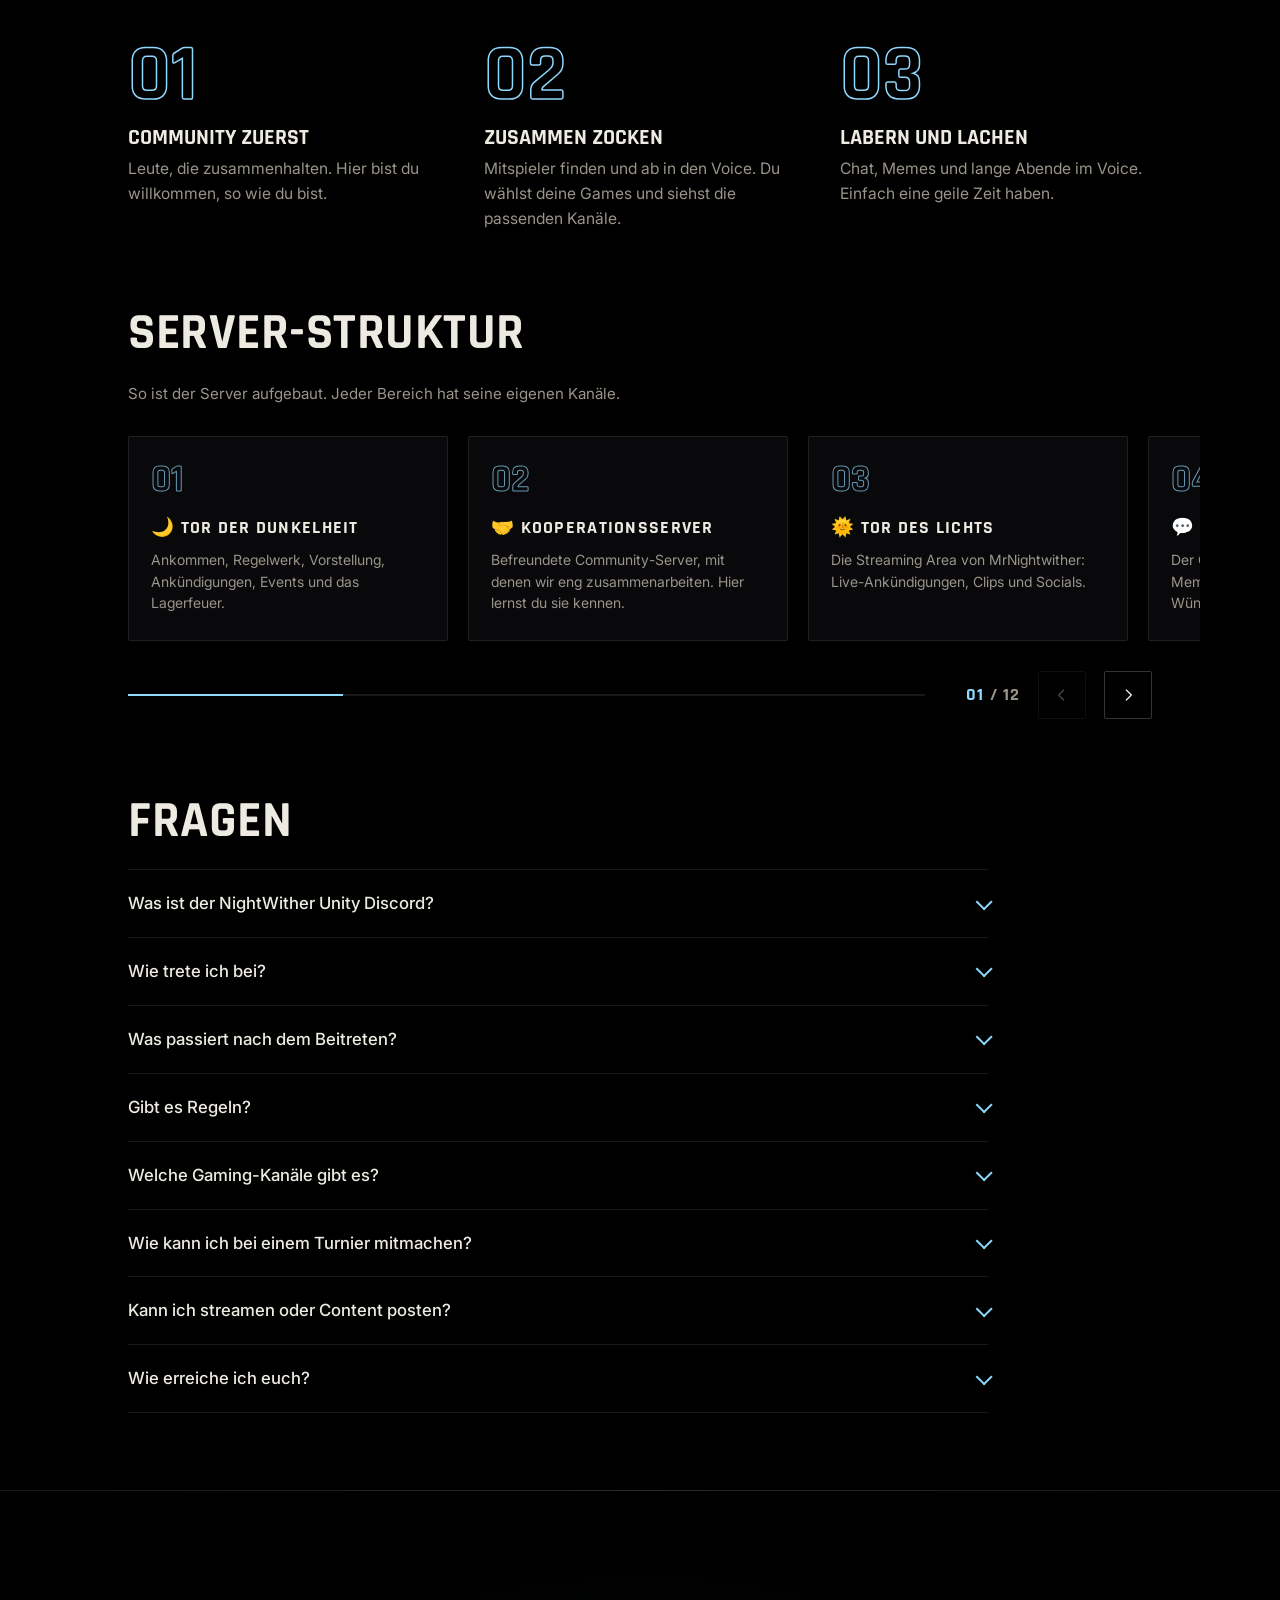
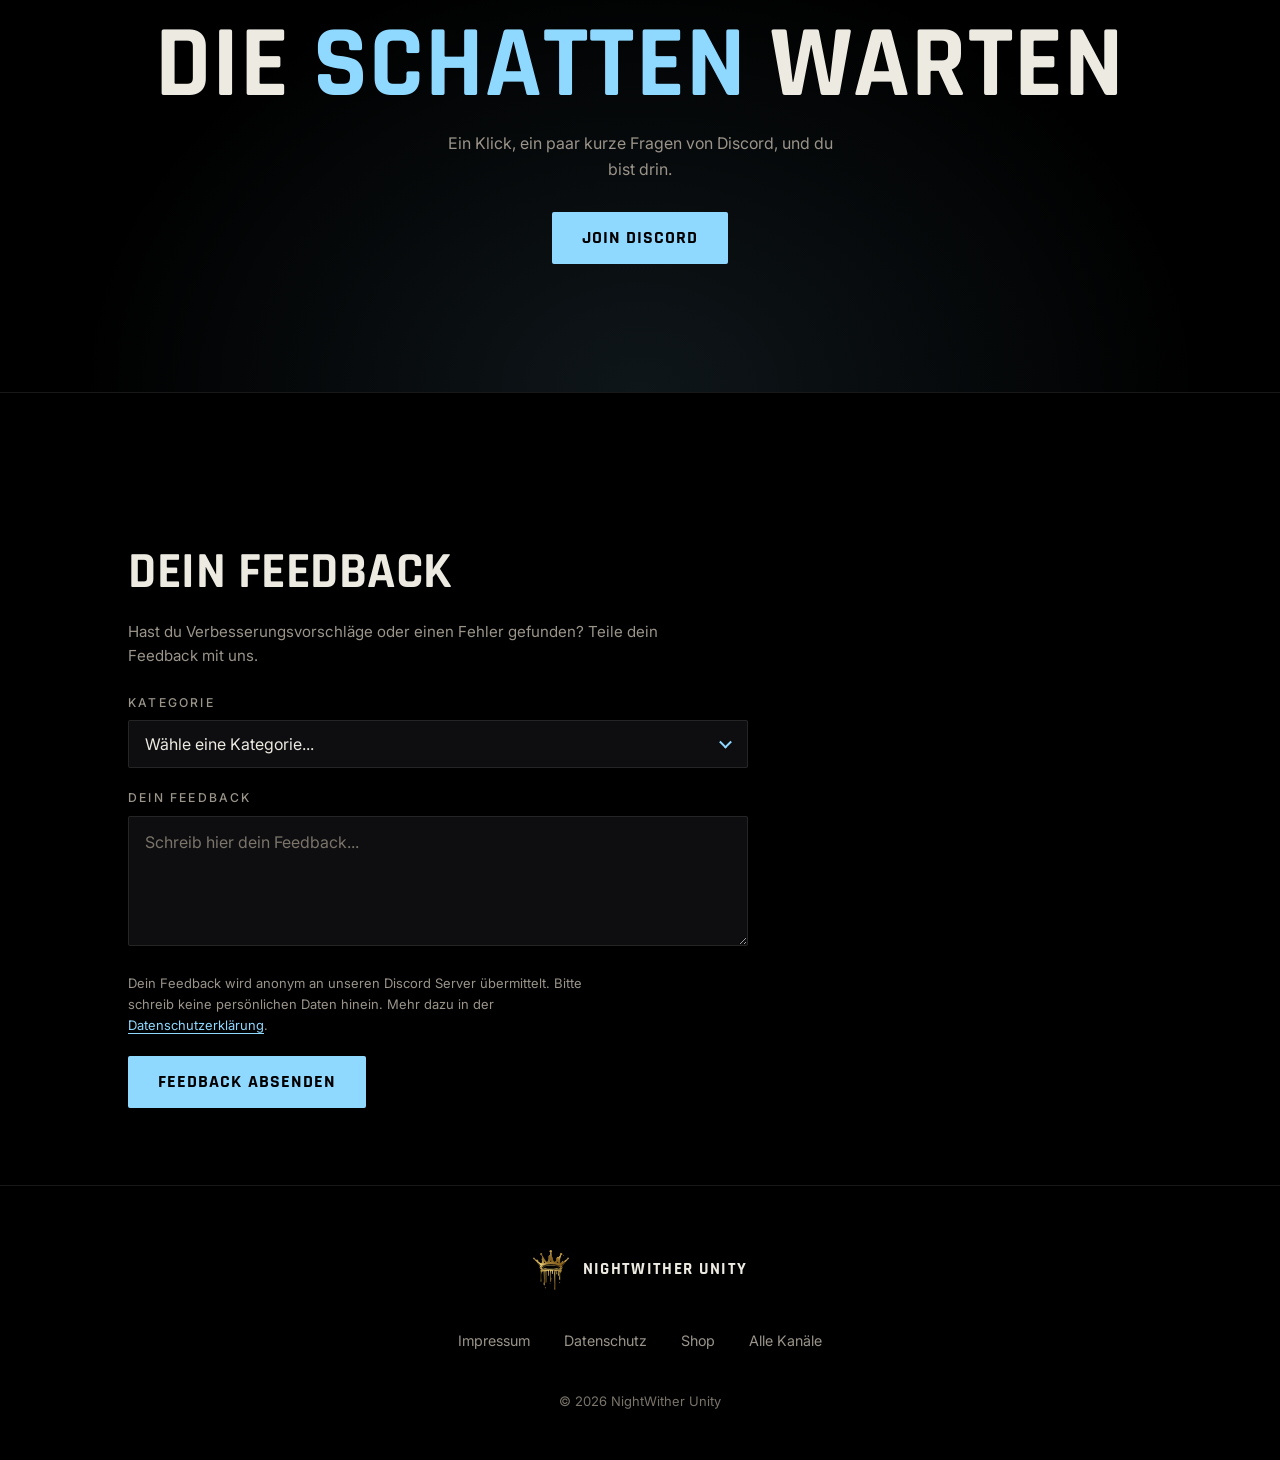
==== commit 05d7f1cf: "feat: Abschnitt Kooperation mit Partner-Servern aus der Tabelle, Karte Kooperationsserver" ====
--- a/index.html
+++ b/index.html
@@ -360,7 +360,7 @@
     .hero-crown { animation: none !important; }
   }
 </style>
-<link rel="stylesheet" href="auftritt.css?v=20261115a">
+<link rel="stylesheet" href="auftritt.css?v=20261115b">
 </head>
 <body>
 
@@ -375,6 +375,7 @@
   </a>
   <nav class="bar-nav" aria-label="Hauptnavigation">
     <a href="#server">Server</a>
+    <a href="#kooperation" data-partner hidden>Kooperation</a>
     <a href="#faq">Fragen</a>
     <a href="#feedback">Feedback</a>
   </nav>
@@ -387,6 +388,7 @@
 <nav class="side-menu" aria-label="Menü">
   <p class="menu-title">Navigation</p>
   <a href="#server" class="menu-item">Server-Struktur</a>
+  <a href="#kooperation" class="menu-item" data-partner hidden>Kooperation</a>
   <a href="#faq" class="menu-item">Fragen</a>
   <a href="#feedback" class="menu-item">Feedback</a>
   <a href="https://shop.nightwither.de" class="menu-item">Shop</a>
@@ -444,6 +446,7 @@
     <p class="sec-note">So ist der Server aufgebaut. Jeder Bereich hat seine eigenen Kanäle.</p>
     <div class="server-grid">
       <div class="server-item"><h3>🌙 Tor der Dunkelheit</h3><p>Ankommen, Regelwerk, Vorstellung, Ankündigungen, Events und das Lagerfeuer.</p></div>
+      <div class="server-item"><h3>🤝 Kooperationsserver</h3><p>Befreundete Community-Server, mit denen wir eng zusammenarbeiten. Hier lernst du sie kennen.</p></div>
       <div class="server-item"><h3>🌞 Tor des Lichts</h3><p>Die Streaming Area von MrNightwither: Live-Ankündigungen, Clips und Socials.</p></div>
       <div class="server-item"><h3>💬 Schatten-Treff</h3><p>Der Chat der Community, Bilder und Memes, Positives und eure Stream-Wünsche.</p></div>
       <div class="server-item"><h3>📣 Schatten Werbung</h3><p>Hier darfst du deine Socials und deinen Discord zeigen.</p></div>
@@ -455,6 +458,14 @@
       <div class="server-item"><h3>🆘 Schatten Support</h3><p>Probleme oder Fragen? Hier öffnest du ein Ticket.</p></div>
       <div class="server-item"><h3>💤 Ruhestand</h3><p>AFK und Musik zum Entspannen.</p></div>
     </div>
+  </section>
+
+  <!-- Partner-Server: die Liste pflegt Niki im Tab „Partner“ der Tabelle NWU_Community, partner.js baut die Kacheln.
+       Solange die Liste leer ist, bleiben Abschnitt und Reiter unsichtbar. -->
+  <section class="sec" id="kooperation" aria-labelledby="koopTitle" data-partner hidden>
+    <h2 id="koopTitle">Kooperation</h2>
+    <p class="sec-note">Befreundete Community-Server, mit denen wir eng zusammenarbeiten. Schau gern vorbei.</p>
+    <ul class="partner" id="partnerListe"></ul>
   </section>
 
   <section class="sec faq" id="faq" aria-labelledby="faqTitle">
@@ -549,6 +560,7 @@
 <script src="saison.js?v=20261024a" data-nach=".hero-eyebrow" data-ebene="0"></script>
 <script src="discord.js?v=20261115b"></script>
 <script src="auftritt.js?v=20261115b"></script>
+<script src="partner.js?v=20261115a"></script>
 
 </body>
 </html>
--- a/auftritt.css
+++ b/auftritt.css
@@ -114,6 +114,25 @@
 .slider-btn.zurueck:hover:not([disabled]) svg { transform: translateX(-3px); }
 .slider-btn[disabled] { opacity: 0.3; cursor: default; }
 
+/* ---------- Kooperation: Partner-Server (Kacheln baut partner.js) ---------- */
+[data-partner][hidden] { display: none !important; }
+.partner { list-style: none; display: grid; grid-template-columns: repeat(auto-fill, minmax(260px, 1fr)); gap: clamp(12px, 1.8vw, 20px); margin-top: 22px; }
+.partner-karte {
+  position: relative; display: flex; flex-direction: column; gap: 8px; height: 100%;
+  padding: 24px 22px; border: 1px solid var(--line); border-radius: 2px;
+  background: rgba(255, 255, 255, 0.02); color: inherit; text-decoration: none;
+  transition: border-color 0.25s, transform 0.35s var(--ease), background 0.25s;
+}
+.partner-karte:hover, .partner-karte:focus-visible { border-color: var(--gold); background: rgba(201, 168, 76, 0.06); transform: translateY(-3px); }
+.partner-name { font-family: var(--display); font-weight: 700; text-transform: uppercase; font-size: 1.3rem; line-height: 1.1; letter-spacing: 0.02em; overflow-wrap: anywhere; }
+.partner-text { color: var(--ash); font-size: 0.95rem; overflow-wrap: anywhere; }
+.partner-los {
+  margin-top: auto; padding-top: 10px; display: inline-flex; align-items: center; gap: 8px;
+  font-family: var(--display); font-weight: 700; text-transform: uppercase; font-size: 0.9rem; letter-spacing: 0.12em; color: var(--gold);
+}
+.partner-los::after { content: '→'; transition: transform 0.3s var(--ease); }
+.partner-karte:hover .partner-los::after, .partner-karte:focus-visible .partner-los::after { transform: translateX(4px); }
+
 /* ---------- Fragen ---------- */
 .faq summary { transition: color 0.2s; }
 .faq summary:hover { color: var(--gold-hi); }
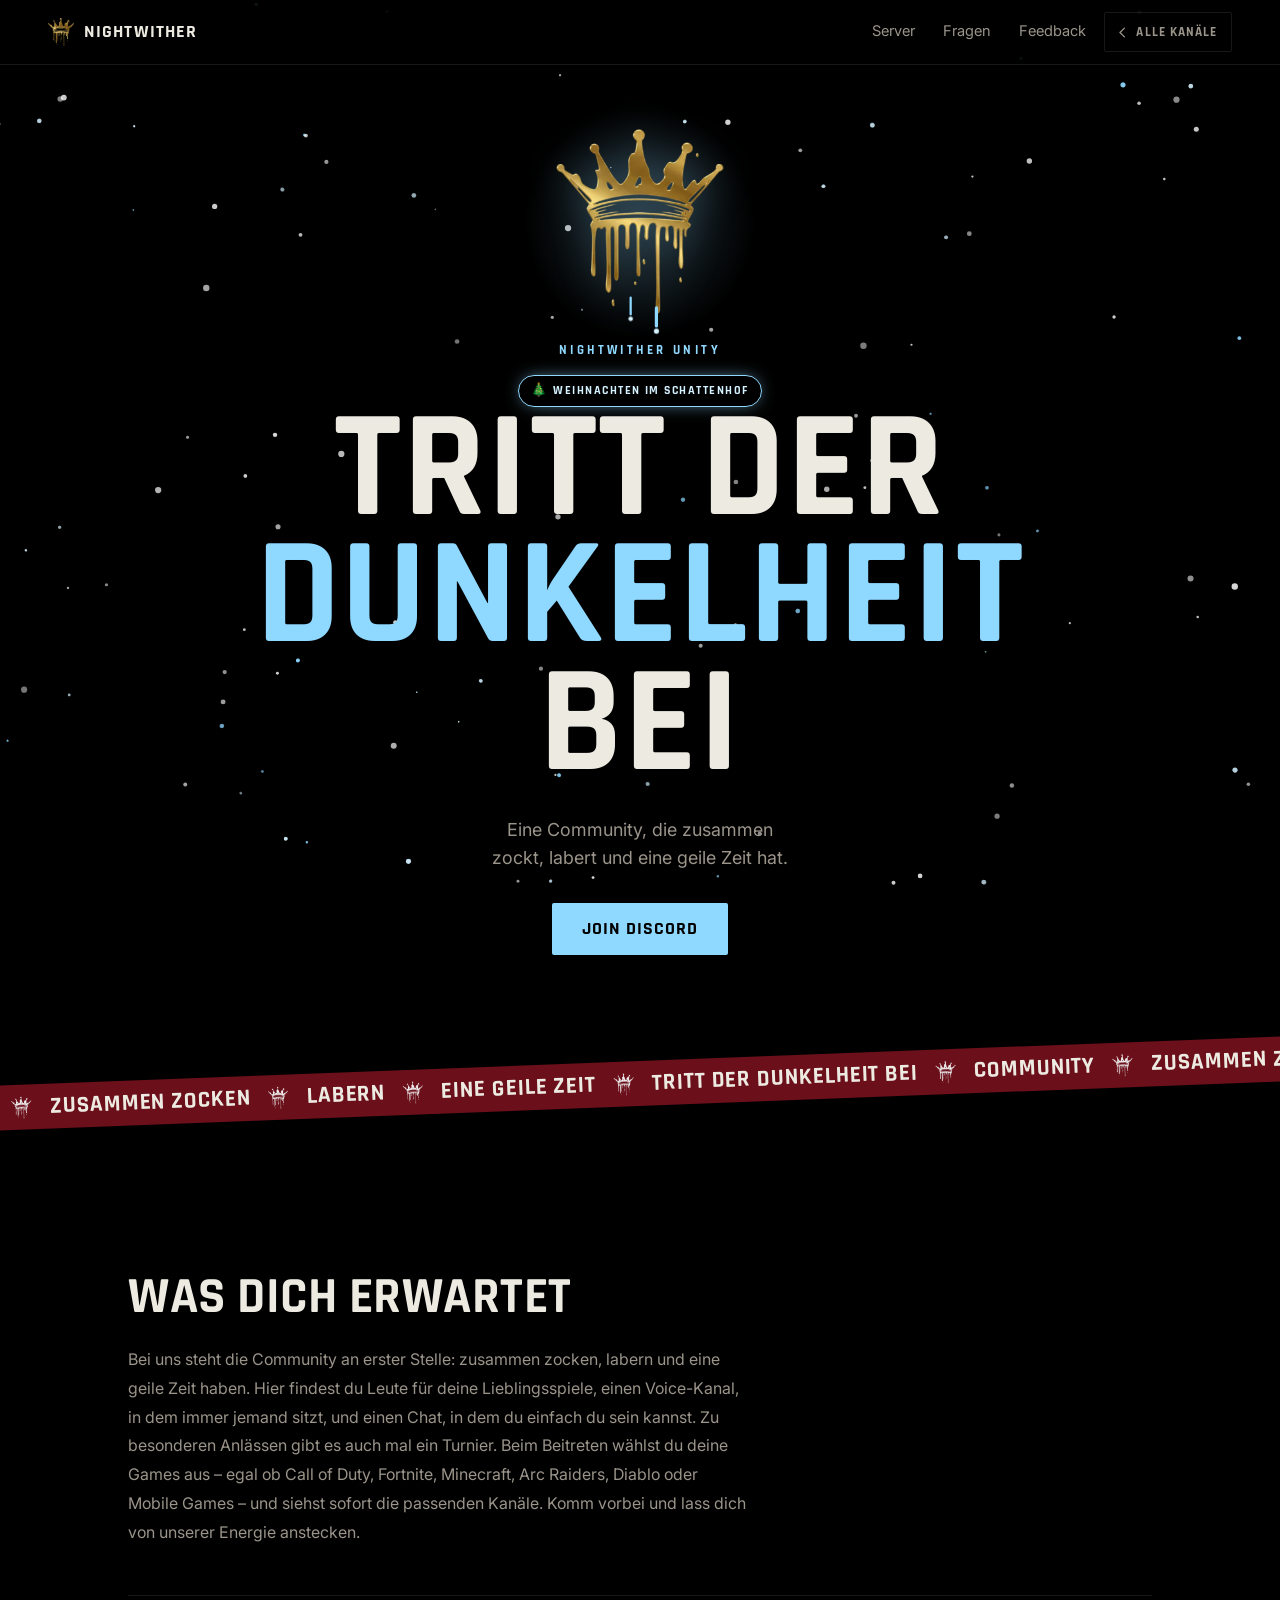
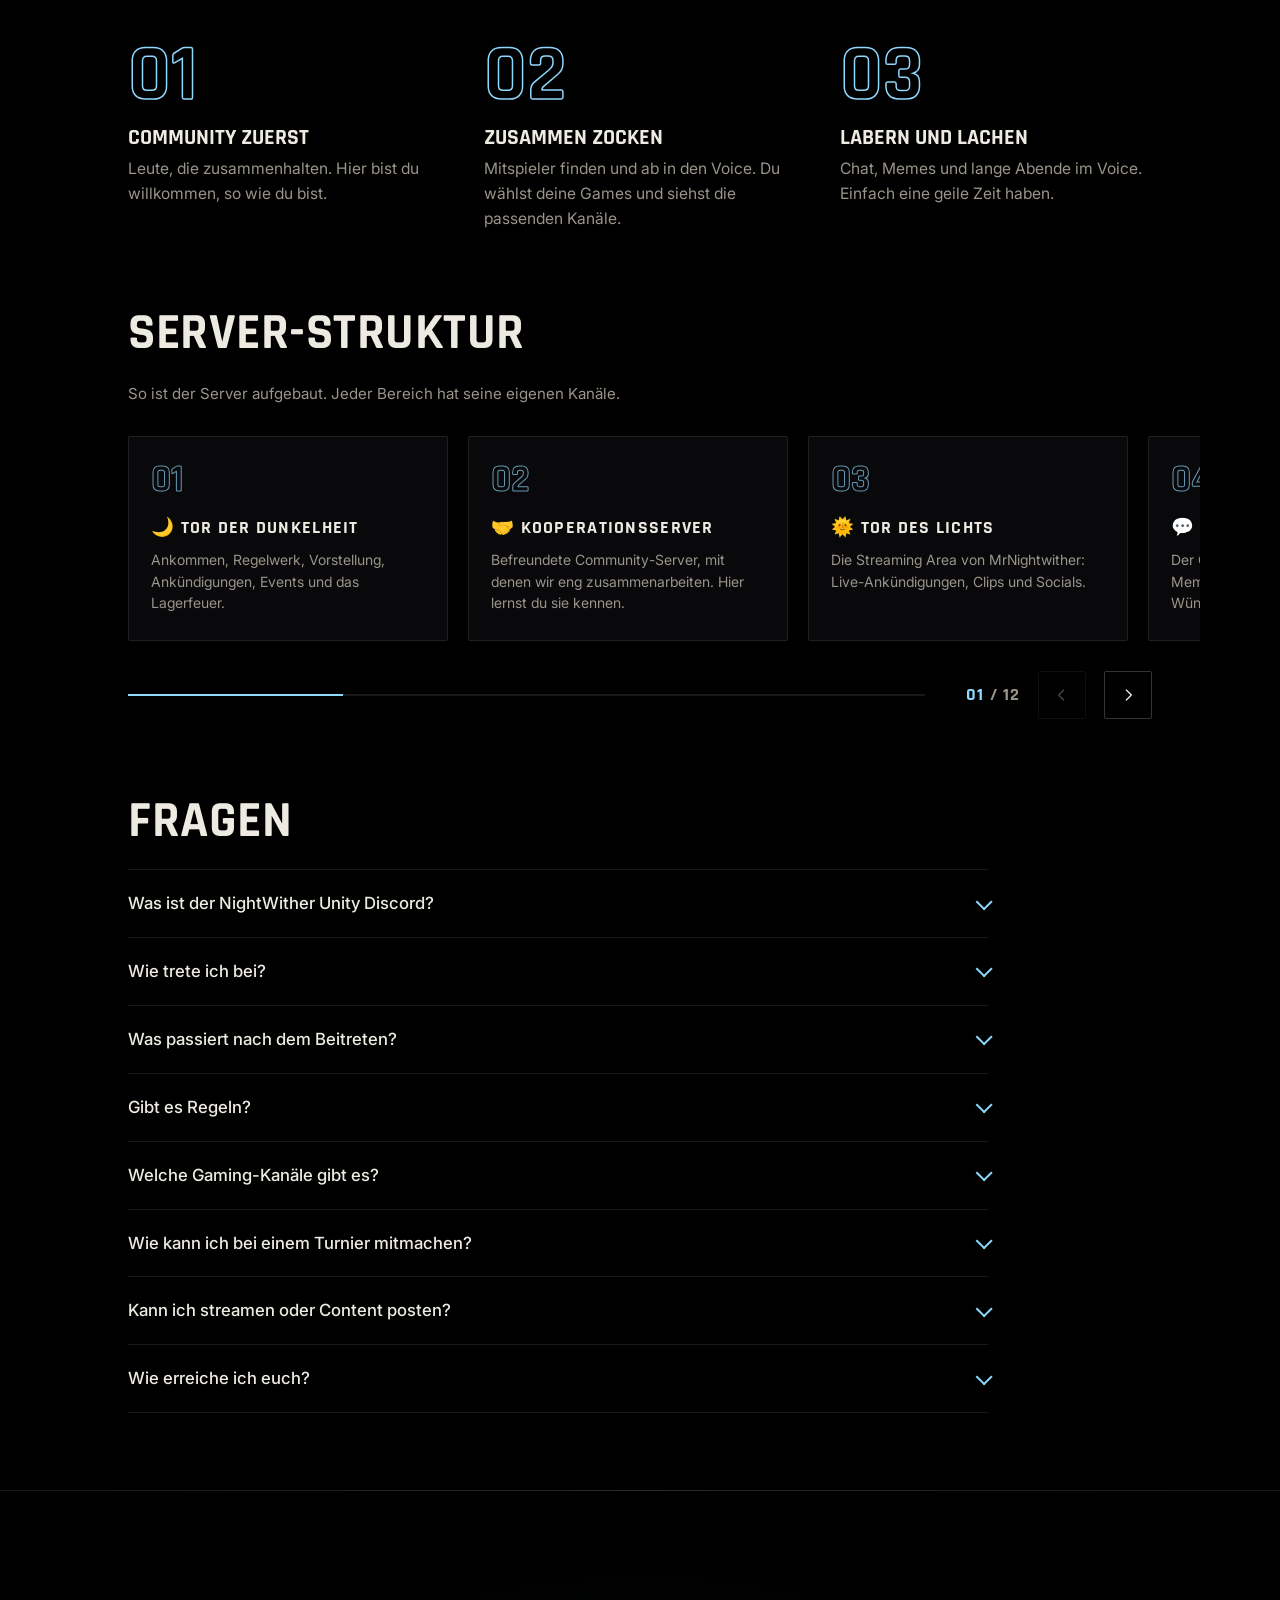
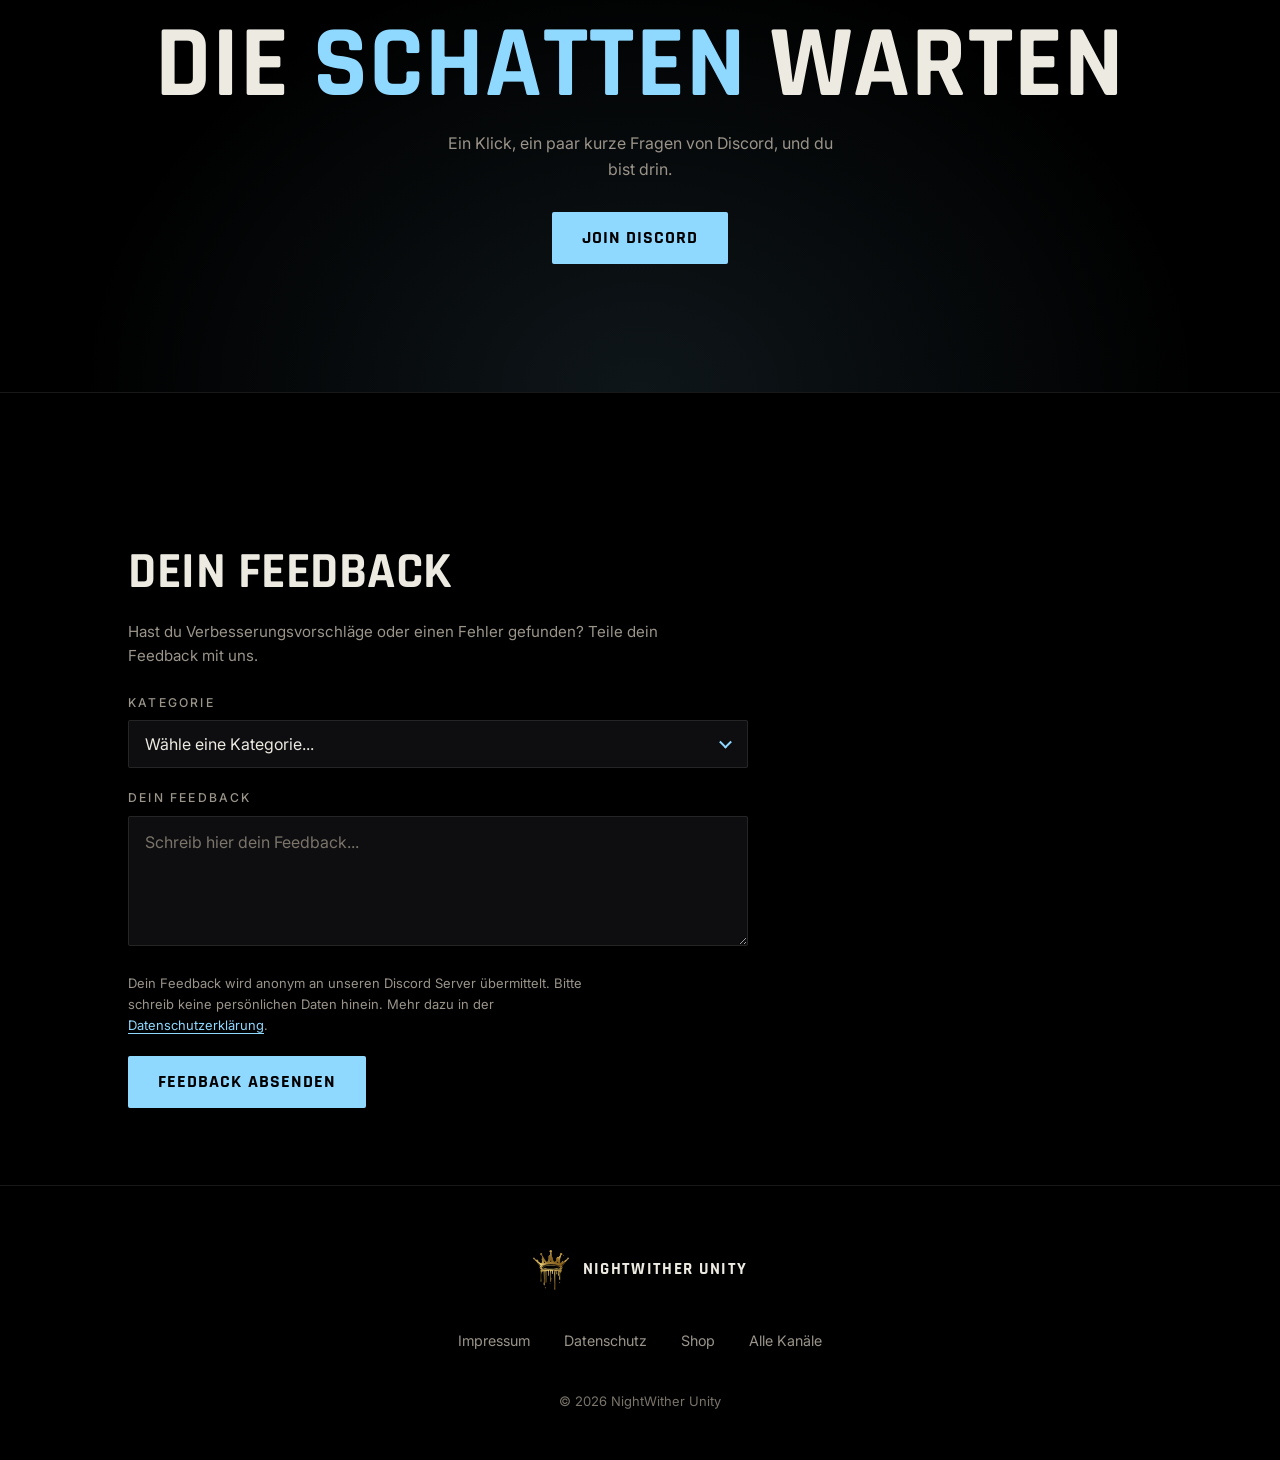
==== commit 71279066: "fix: Leerzeichen in „NightWither Unity“ und in der Hauptüberschrift" ====
--- a/index.html
+++ b/index.html
@@ -405,8 +405,8 @@
         <path class="drip d2" d="M116 262 V288"/><circle class="drop d2" cx="116" cy="295" r="3.5"/>
       </svg>
     </div>
-    <p class="hero-eyebrow">NightWitherUnity</p>
-    <h1 class="hero-word"><i>Tritt der</i><i class="gold">Dunkelheit</i><i>bei</i></h1>
+    <p class="hero-eyebrow">NightWither Unity</p>
+    <h1 class="hero-word"><i>Tritt der</i> <i class="gold">Dunkelheit</i> <i>bei</i></h1>
     <p class="hero-line">Eine Community, die zusammen zockt, labert und eine geile Zeit hat.</p>
     <a class="btn-gold" href="https://discord.gg/EThzYwM42u" target="_blank" rel="noopener noreferrer">Join Discord</a>
   </section>
